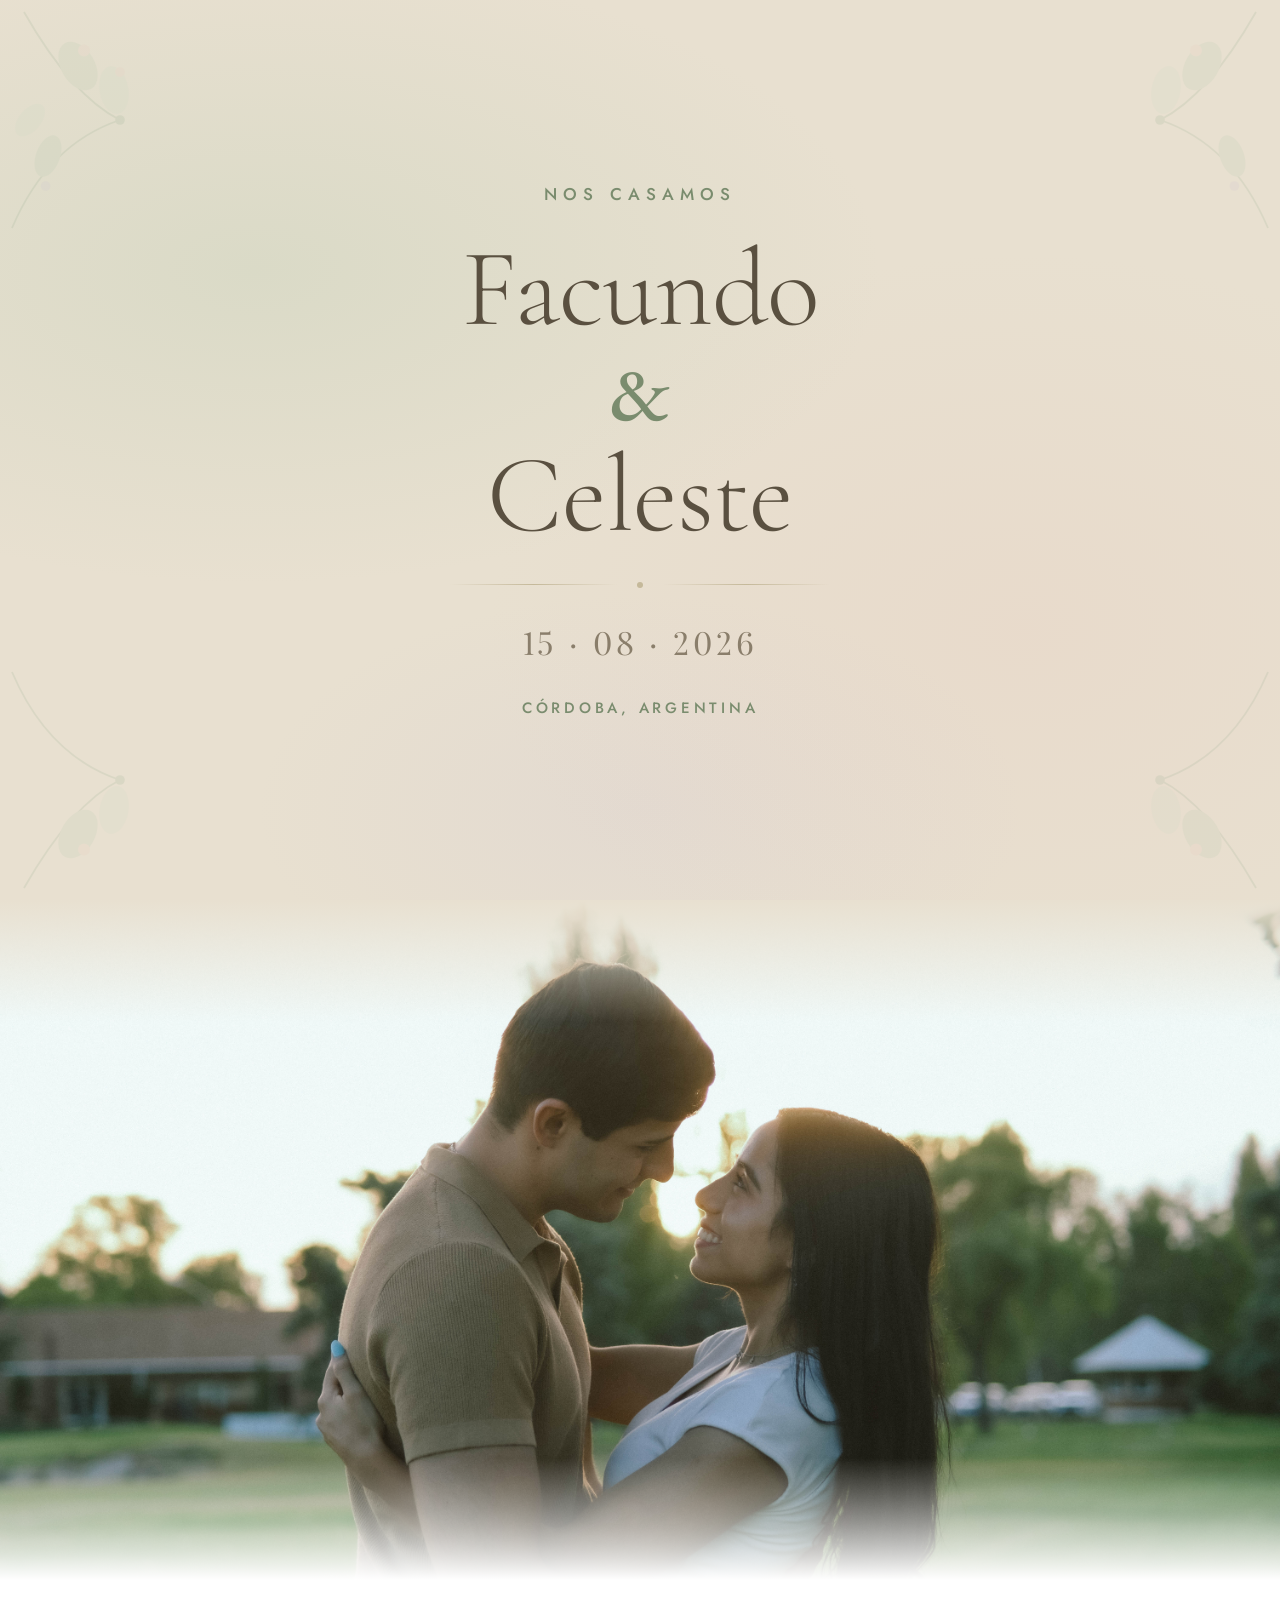
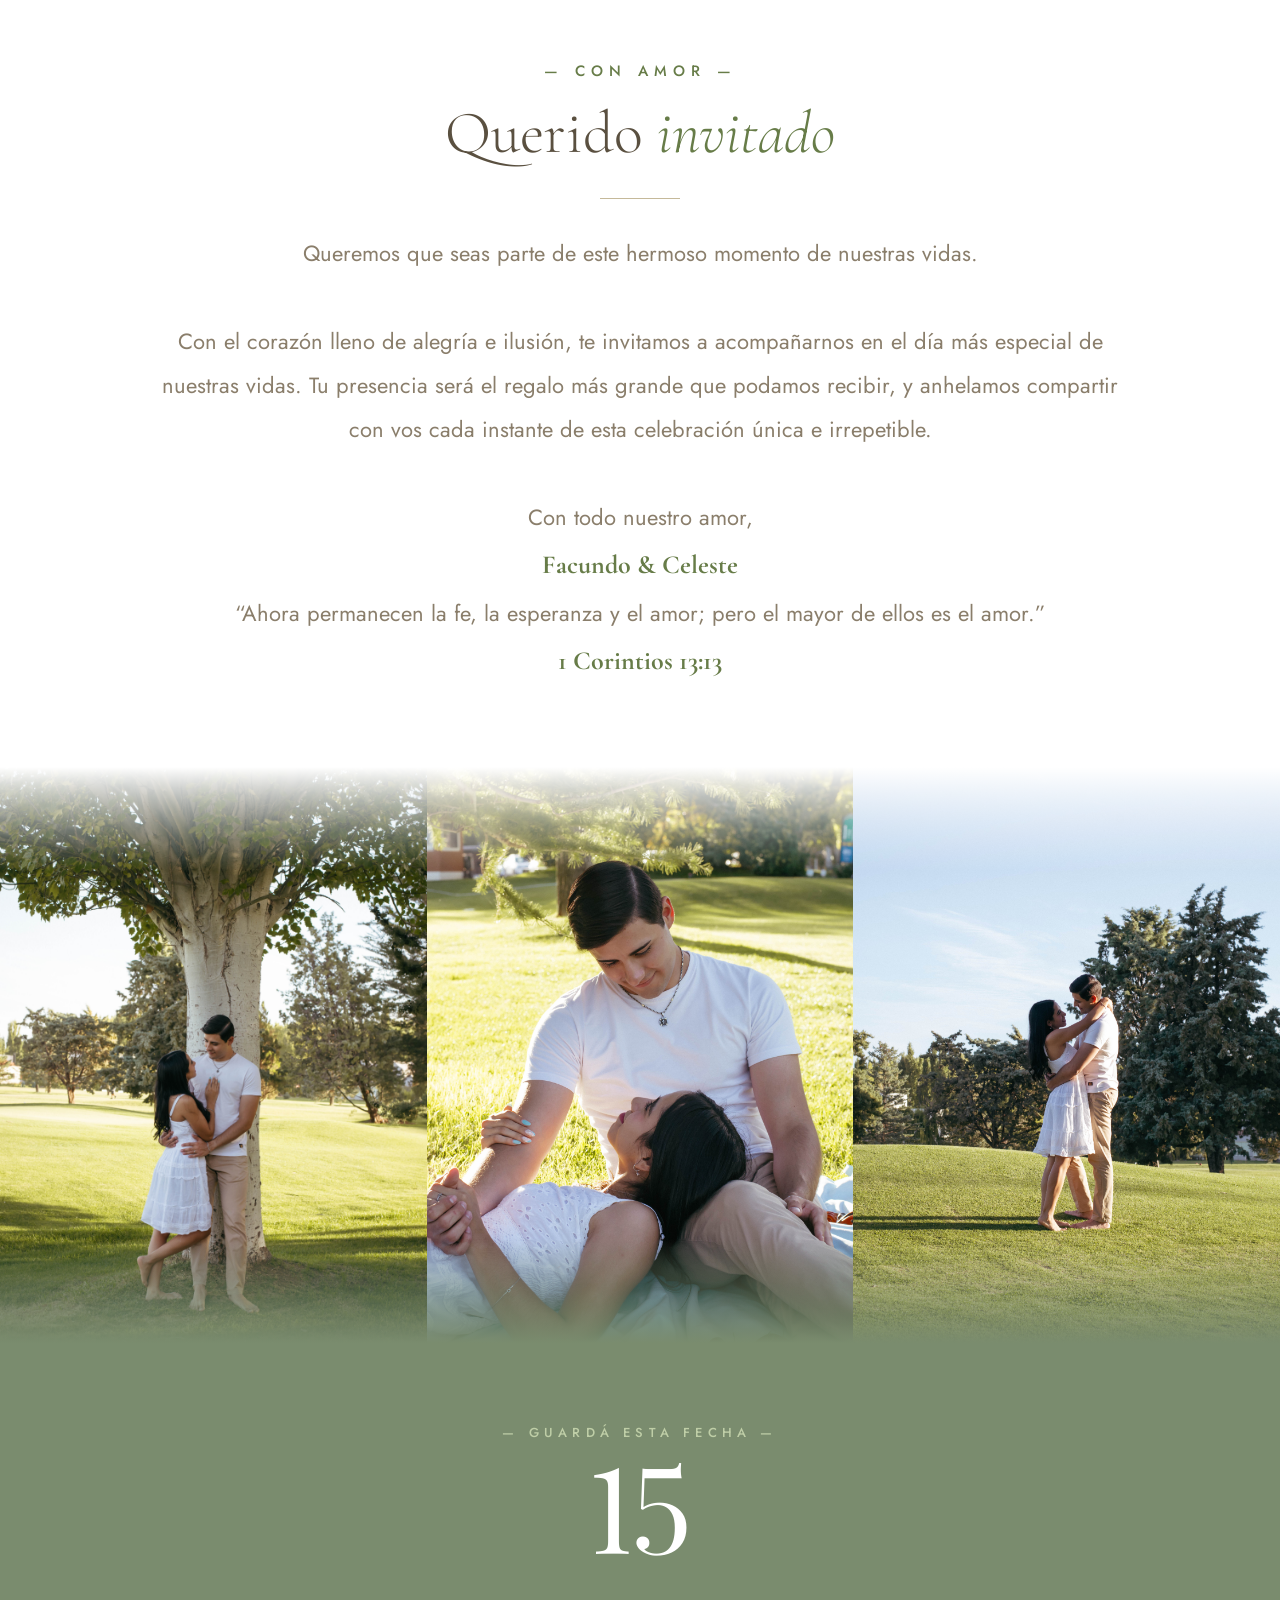
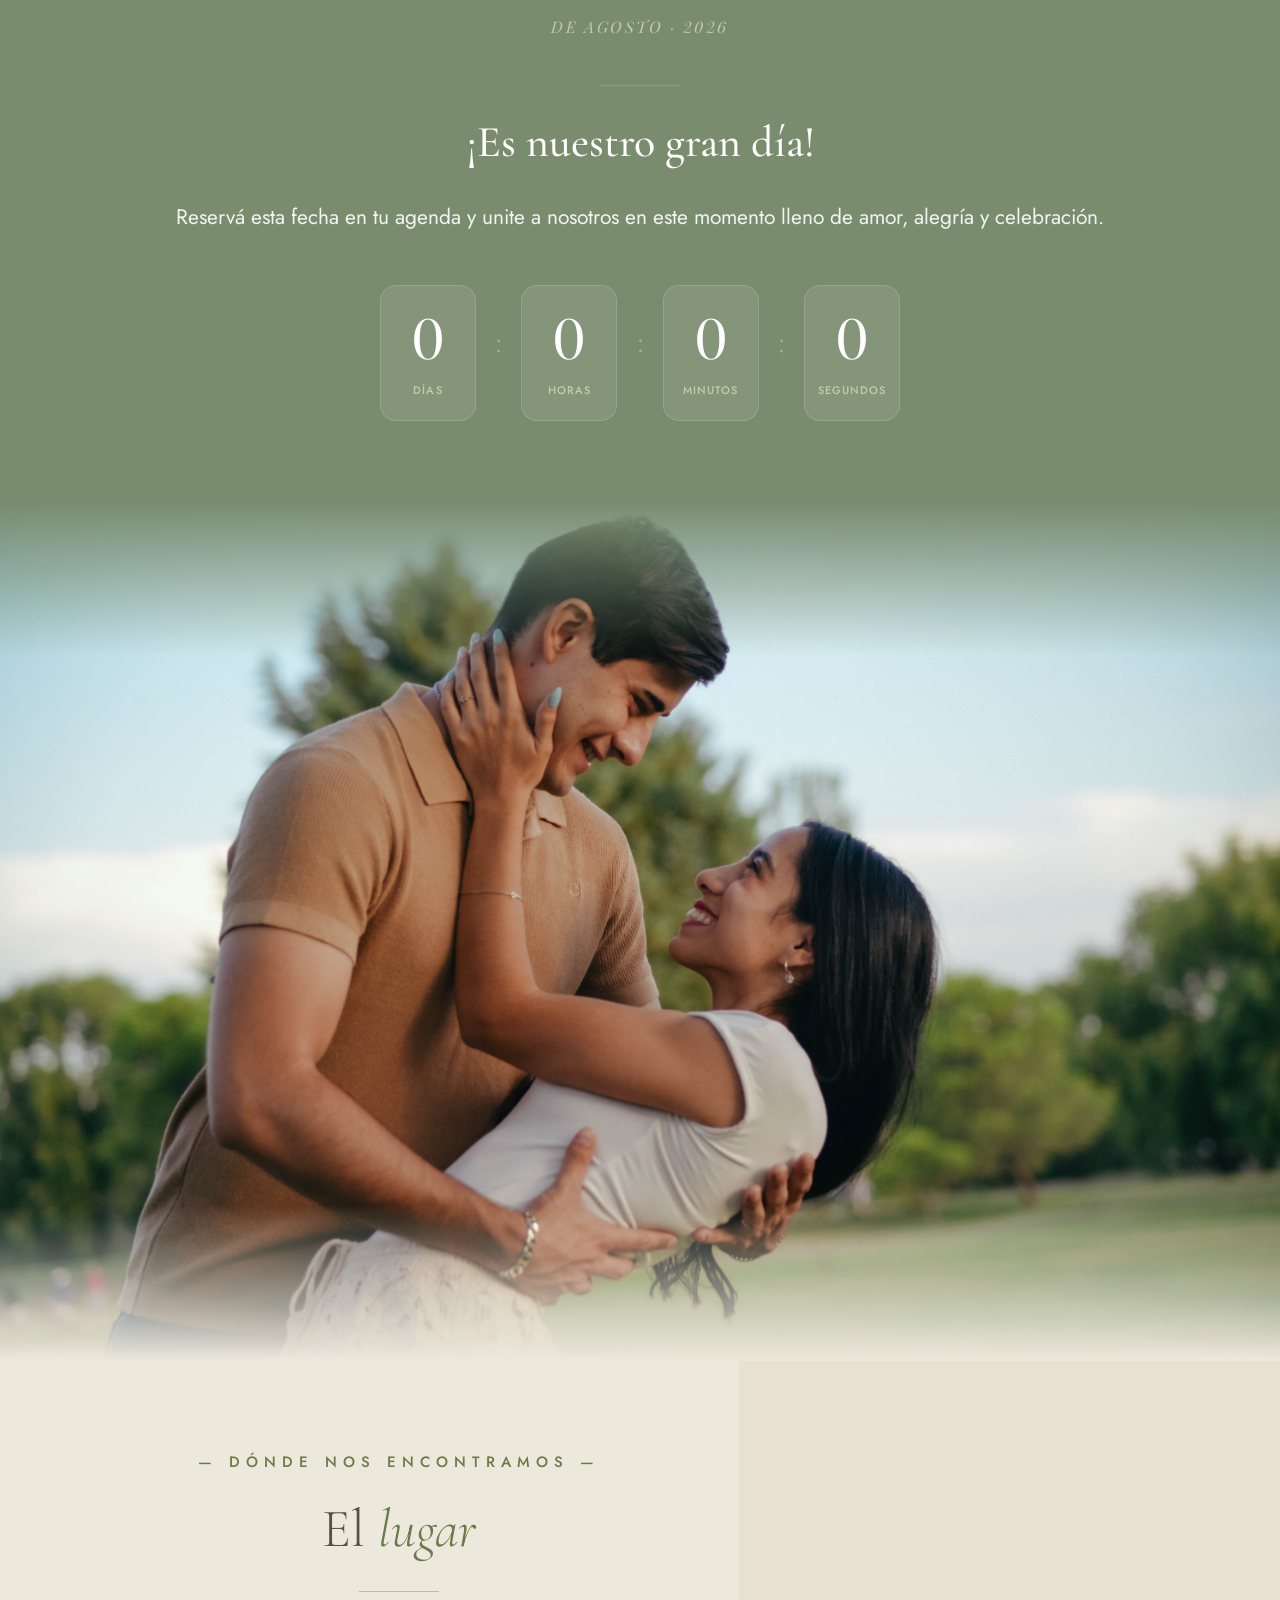
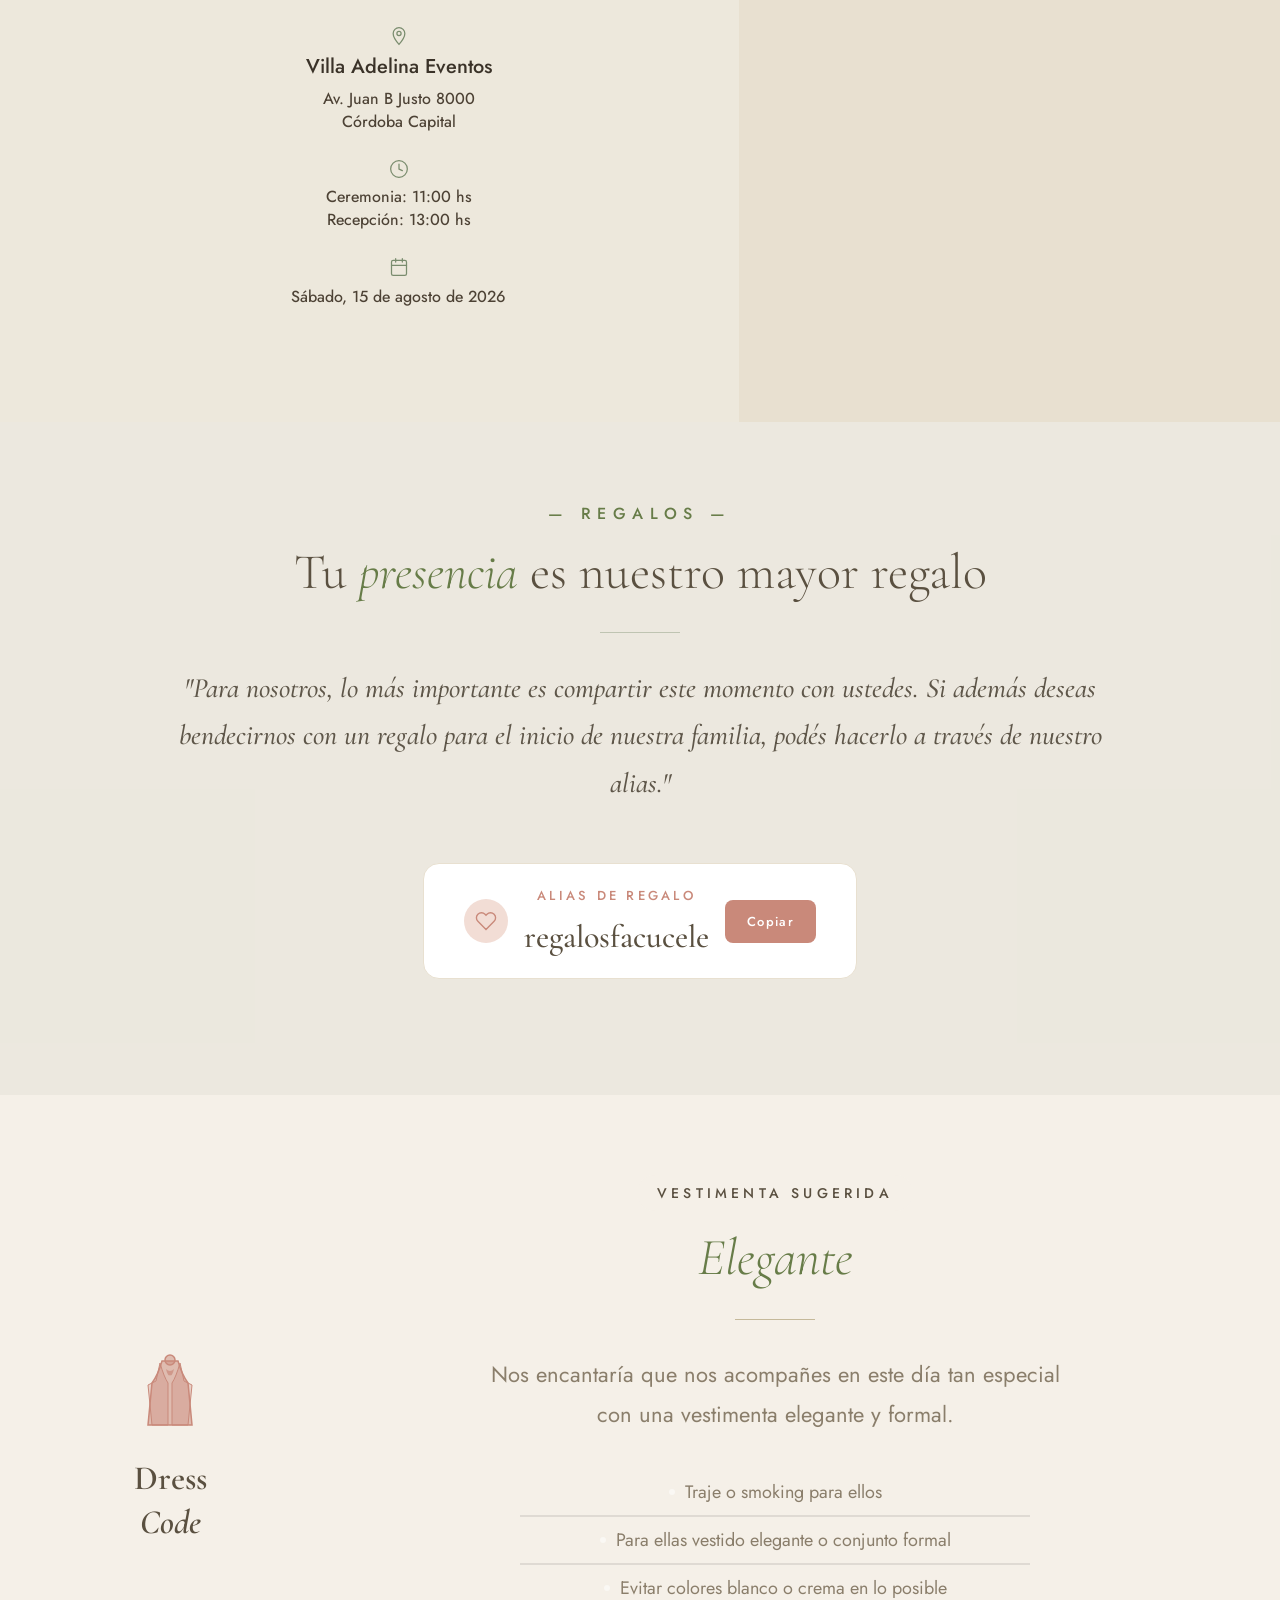
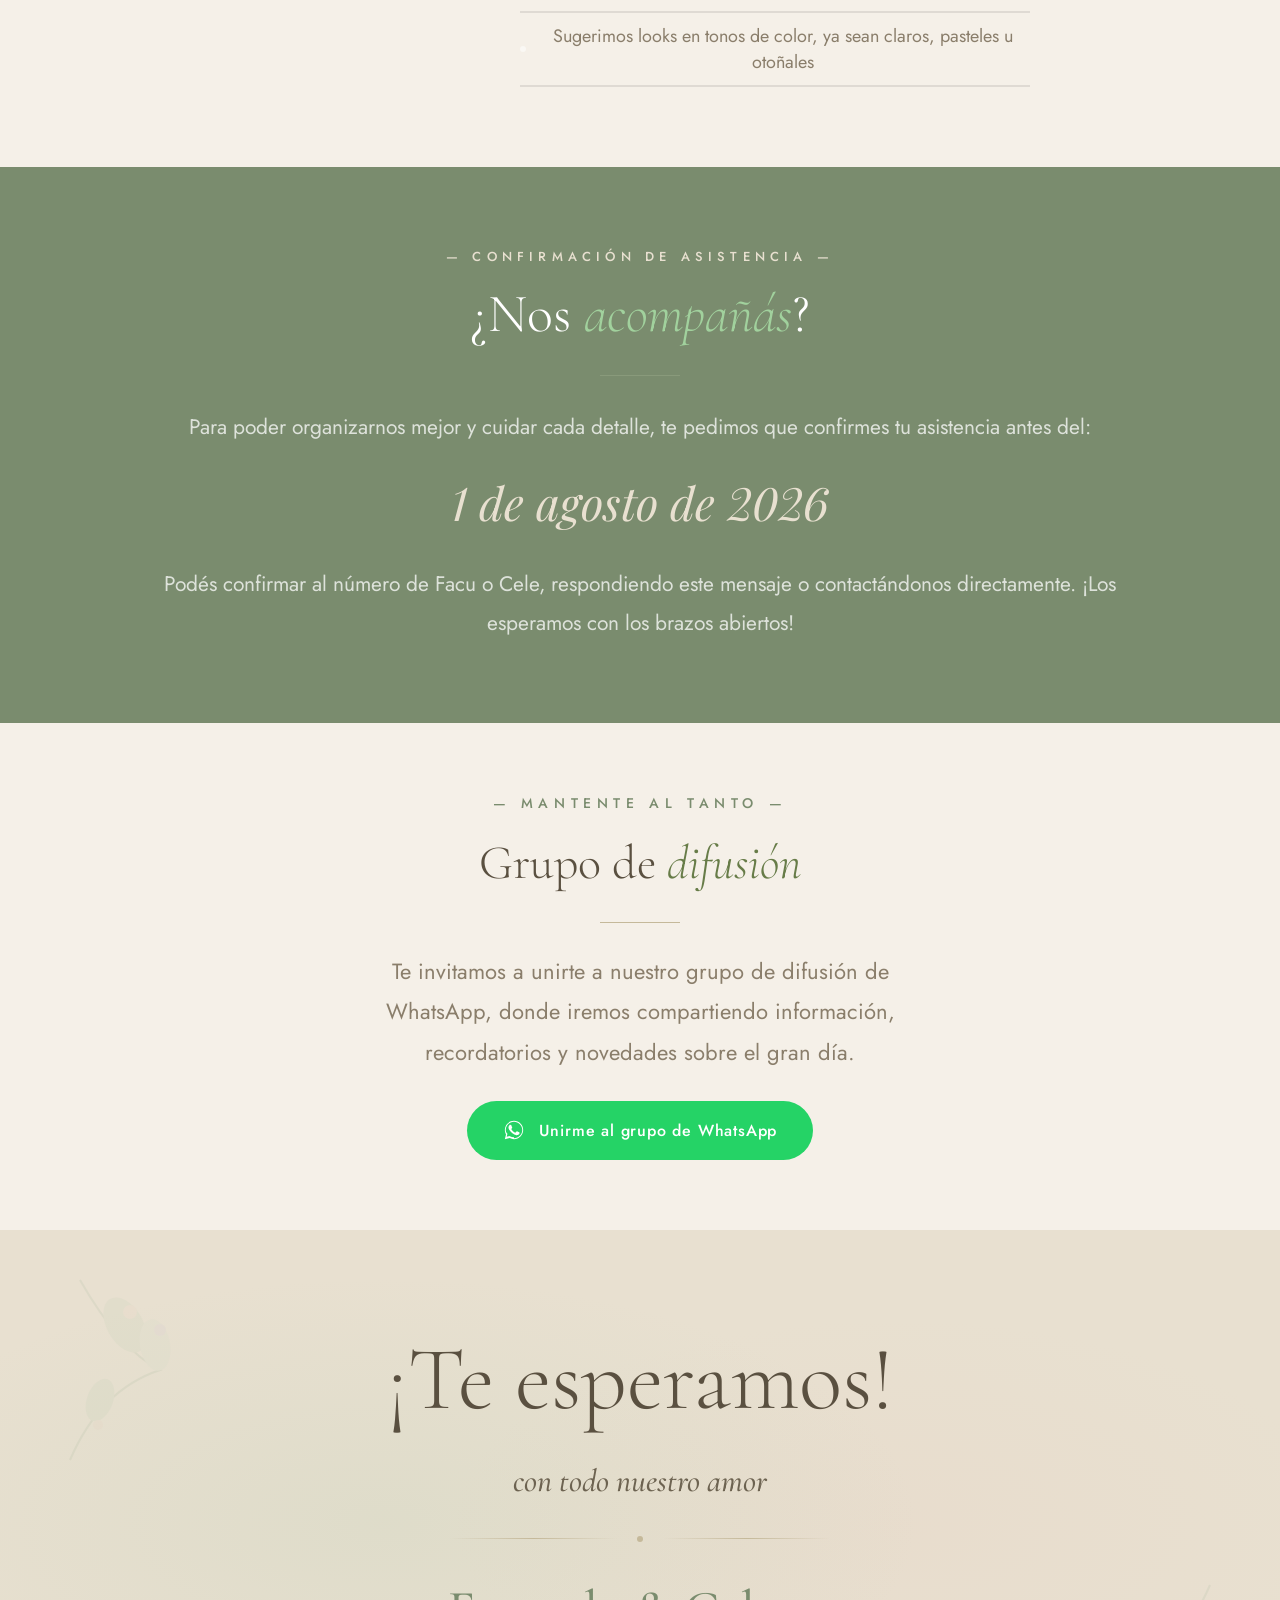
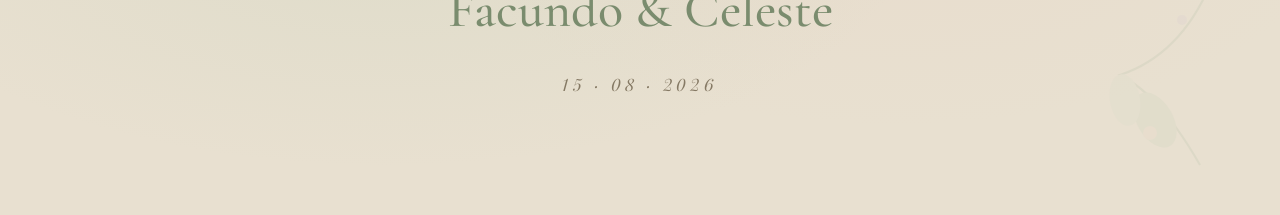
==== familia.html @ fd3ac1d7 "Página familia y cambio de números" ====
<!DOCTYPE html>
<html lang="es">
<head>
<meta charset="UTF-8">
<meta name="viewport" content="width=device-width, initial-scale=1.0">
<title>Facundo & Celeste — 15 de Agosto 2026</title>
<link href="https://fonts.googleapis.com/css2?family=Cormorant+Garamond:ital,wght@0,300;0,400;0,500;0,600;1,300;1,400&family=EB+Garamond:ital,wght@0,500;1,500&family=Jost:wght@300;400;500&family=Playfair+Display:ital,wght@0,400;0,500;0,600;1,400;1,500&display=swap" rel="stylesheet">
<link rel="stylesheet" href="style.css">
</head>
<body>

<!-- ══════════════════════════════════════════
     PORTADA
══════════════════════════════════════════ -->
<section class="cover">
  <div class="cover-bg"></div>

  <svg class="cover-corner tl floral-deco" viewBox="0 0 200 200" fill="none" xmlns="http://www.w3.org/2000/svg">
    <path d="M10 190 Q40 120 100 100 Q60 80 20 10" stroke="#7D9E7C" stroke-width="1.5" fill="none"/>
    <circle cx="100" cy="100" r="4" fill="#7D9E7C"/>
    <ellipse cx="65" cy="55" rx="14" ry="22" fill="#A8C5A6" transform="rotate(-30 65 55)"/>
    <ellipse cx="95" cy="75" rx="12" ry="20" fill="#C4D9C3" transform="rotate(-10 95 75)"/>
    <ellipse cx="40" cy="130" rx="10" ry="18" fill="#A8C5A6" transform="rotate(20 40 130)"/>
    <ellipse cx="25" cy="100" rx="9" ry="16" fill="#C4D9C3" transform="rotate(40 25 100)"/>
    <circle cx="70" cy="42" r="5" fill="#E8C4B8"/>
    <circle cx="100" cy="60" r="4" fill="#E8C4B8"/>
    <circle cx="38" cy="155" r="4" fill="#C5B8D4"/>
  </svg>
  <svg class="cover-corner tr floral-deco" viewBox="0 0 200 200" fill="none" xmlns="http://www.w3.org/2000/svg">
    <path d="M10 190 Q40 120 100 100 Q60 80 20 10" stroke="#7D9E7C" stroke-width="1.5" fill="none"/>
    <circle cx="100" cy="100" r="4" fill="#7D9E7C"/>
    <ellipse cx="65" cy="55" rx="14" ry="22" fill="#A8C5A6" transform="rotate(-30 65 55)"/>
    <ellipse cx="95" cy="75" rx="12" ry="20" fill="#C4D9C3" transform="rotate(-10 95 75)"/>
    <ellipse cx="40" cy="130" rx="10" ry="18" fill="#A8C5A6" transform="rotate(20 40 130)"/>
    <circle cx="70" cy="42" r="5" fill="#E8C4B8"/>
    <circle cx="38" cy="155" r="4" fill="#C5B8D4"/>
  </svg>
  <svg class="cover-corner bl floral-deco" viewBox="0 0 200 200" fill="none" xmlns="http://www.w3.org/2000/svg">
    <path d="M10 190 Q40 120 100 100 Q60 80 20 10" stroke="#7D9E7C" stroke-width="1.5" fill="none"/>
    <circle cx="100" cy="100" r="4" fill="#7D9E7C"/>
    <ellipse cx="65" cy="55" rx="14" ry="22" fill="#A8C5A6" transform="rotate(-30 65 55)"/>
    <ellipse cx="95" cy="75" rx="12" ry="20" fill="#C4D9C3" transform="rotate(-10 95 75)"/>
    <circle cx="70" cy="42" r="5" fill="#E8C4B8"/>
  </svg>
  <svg class="cover-corner br floral-deco" viewBox="0 0 200 200" fill="none" xmlns="http://www.w3.org/2000/svg">
    <path d="M10 190 Q40 120 100 100 Q60 80 20 10" stroke="#7D9E7C" stroke-width="1.5" fill="none"/>
    <circle cx="100" cy="100" r="4" fill="#7D9E7C"/>
    <ellipse cx="65" cy="55" rx="14" ry="22" fill="#A8C5A6" transform="rotate(-30 65 55)"/>
    <ellipse cx="95" cy="75" rx="12" ry="20" fill="#C4D9C3" transform="rotate(-10 95 75)"/>
    <circle cx="70" cy="42" r="5" fill="#E8C4B8"/>
  </svg>

  <div class="cover-inner">
    <p class="cover-pre">Nos casamos</p>
    <div class="cover-names">Facundo</div>
    <div class="cover-amp cover-amp-char">&</div>
    <div class="cover-names">Celeste</div>
    <div class="cover-divider">
      <div class="cover-divider-line"></div>
      <div class="cover-divider-dot"></div>
      <div class="cover-divider-line"></div>
    </div>
    <div class="cover-date">15 · 08 · 2026</div>
    <div class="cover-tag">Córdoba, Argentina</div>
  </div>
</section>

<!-- ══════════════════════════════════════════
     FOTO PRINCIPAL
══════════════════════════════════════════ -->
<div class="photo-strip-single foto-portada">
  <img src="img/FotoPortada.jpg" alt="Foto Principal" style="object-position: 50% 20%;">
</div>

<!-- ══════════════════════════════════════════
     QUERIDO INVITADO
══════════════════════════════════════════ -->
<section class="section section-dear">
  <span class="section-label">— Con amor —</span>
  <h2 class="section-title">Querido <em>invitado</em></h2>
  <div class="thin-rule"></div>
  <p class="section-body">
    Queremos que seas parte de este hermoso momento de nuestras vidas.<br><br>
    Con el corazón lleno de alegría e ilusión, te invitamos a acompañarnos
    en el día más especial de nuestras vidas. Tu presencia será el regalo
    más grande que podamos recibir, y anhelamos compartir con vos cada
    instante de esta celebración única e irrepetible.<br><br>
    Con todo nuestro amor,<br>
    <strong style="font-family:'Cormorant Garamond',serif;font-size:26px;font-weight:700;color:#677c48;">Facundo & Celeste</strong><br>
    “Ahora permanecen la fe, la esperanza y el amor; pero el mayor de ellos es el amor.”<br>
    <strong style="font-family:'Cormorant Garamond',serif;font-size:26px;font-weight:700;color:#677c48;">1 Corintios 13:13</strong>
  </p>
</section>

<!-- ══════════════════════════════════════════
     TIRA DE 3 FOTOS
══════════════════════════════════════════ -->
<div class="photo-strip">
  <div class="photo-slot">
    <img src="img/Foto1.jpg" alt="Foto 1">
  </div>
  <div class="photo-slot">
    <img src="img/Foto2.jpg" alt="Foto 2">
  </div>
  <div class="photo-slot">
    <img src="img/Foto3.jpg" alt="Foto 3">
  </div>
</div>

<!-- ══════════════════════════════════════════
     FECHA
══════════════════════════════════════════ -->
<section class="section section-date">
  <span class="section-label">— Guardá esta fecha —</span>
  <div class="date-big">15</div>
  <div class="date-month-year">de Agosto · 2026</div>
  <div class="thin-rule"></div>
  <h2 class="section-title" style="font-size:clamp(30px,5vw,44px);">¡Es nuestro gran día!</h2>
  <p class="section-body" style="margin:0 auto;">
    Reservá esta fecha en tu agenda y unite a nosotros en este momento
    lleno de amor, alegría y celebración.
  </p>

  <!-- Contador regresivo -->
  <div class="countdown-wrap">
    <div class="countdown-grid">
      <div class="countdown-block">
        <div class="countdown-num" id="cd-dias">--</div>
        <div class="countdown-label">días</div>
      </div>
      <div class="countdown-sep">:</div>
      <div class="countdown-block">
        <div class="countdown-num" id="cd-horas">--</div>
        <div class="countdown-label">horas</div>
      </div>
      <div class="countdown-sep">:</div>
      <div class="countdown-block">
        <div class="countdown-num" id="cd-min">--</div>
        <div class="countdown-label">minutos</div>
      </div>
      <div class="countdown-sep">:</div>
      <div class="countdown-block">
        <div class="countdown-num" id="cd-seg">--</div>
        <div class="countdown-label">segundos</div>
      </div>
    </div>
  </div>
</section>

<!-- ══════════════════════════════════════════
     FOTO INTERMEDIA
══════════════════════════════════════════ -->
<div class="photo-strip-single foto-intermedia">
  <img src="img/FotoIntermedia.jpg" alt="Foto intermedia" style="object-position: 60% 20%;">
</div>

<!-- ══════════════════════════════════════════
     UBICACIÓN
══════════════════════════════════════════ -->
<section class="section section-location">
  <div class="location-text">
    <span class="section-label">— Dónde nos encontramos —</span>
    <h2 class="section-title">El <em>lugar</em></h2>
    <div class="thin-rule"></div>
    <div class="location-detail">
      <svg class="location-detail-icon" viewBox="0 0 24 24" fill="none" stroke="currentColor" stroke-width="1.5" stroke-linecap="round">
        <path d="M12 2C8.13 2 5 5.13 5 9c0 5.25 7 13 7 13s7-7.75 7-13c0-3.87-3.13-7-7-7z"/>
        <circle cx="12" cy="9" r="2.5"/>
      </svg>
      <div>
        <div style="font-weight:500;color:#3A3228;font-size:20px;margin-bottom:6px;">Villa Adelina Eventos</div>
        <div style="font-weight:450;color:#4d4235;font-size:16px;margin-bottom:6px;">Av. Juan B Justo 8000<br>Córdoba Capital</div>
      </div>
    </div>
    <div class="location-detail">
      <svg class="location-detail-icon" viewBox="0 0 24 24" fill="none" stroke="currentColor" stroke-width="1.5" stroke-linecap="round">
        <circle cx="12" cy="12" r="10"/>
        <polyline points="12,6 12,12 16,14"/>
      </svg>
      <div style="font-weight:450;color:#4d4235;font-size:16px;margin-bottom:6px;">Ceremonia: 11:00 hs<br>Recepción: 13:00 hs</div>
    </div>
    <div class="location-detail">
      <svg class="location-detail-icon" viewBox="0 0 24 24" fill="none" stroke="currentColor" stroke-width="1.5" stroke-linecap="round">
        <rect x="3" y="4" width="18" height="18" rx="2" ry="2"/>
        <line x1="16" y1="2" x2="16" y2="6"/><line x1="8" y1="2" x2="8" y2="6"/>
        <line x1="3" y1="10" x2="21" y2="10"/>
      </svg>
      <div style="margin-top: 2px; font-weight:450;color:#4d4235;font-size:16px;margin-bottom:6px;">Sábado, 15 de agosto de 2026</div>
    </div>
  </div>
  <div class="location-map-placeholder">
    <iframe
      src="https://www.google.com/maps?q=Av.+Juan+B+Justo+8000+Cordoba+Argentina&output=embed"
      allowfullscreen
      loading="lazy"
      referrerpolicy="no-referrer-when-downgrade">
    </iframe>
  </div>
</section>



<!-- ══════════════════════════════════════════
     REGALO
══════════════════════════════════════════ -->
<section class="section section-gift">
  <span class="section-label">— Regalos —</span>
  <h2 class="section-title" style="font-size:clamp(34px,6vw,50px);">Tu <em>presencia</em> es nuestro mayor regalo</h2>
  <div class="thin-rule"></div>
  <blockquote class="gift-quote">
    "Para nosotros, lo más importante es compartir este momento con ustedes. Si además deseas bendecirnos con un regalo para el inicio de nuestra familia, podés hacerlo a través de nuestro alias."
  </blockquote>
  <div class="alias-box" style="background:white;">
    <div class="alias-icon" style="background:#F2DDD5;">
      <svg width="22" height="22" viewBox="0 0 24 24" fill="none" stroke="#C9897A" stroke-width="1.5" stroke-linecap="round">
        <path d="M20.84 4.61a5.5 5.5 0 0 0-7.78 0L12 5.67l-1.06-1.06a5.5 5.5 0 0 0-7.78 7.78l1.06 1.06L12 21.23l7.78-7.78 1.06-1.06a5.5 5.5 0 0 0 0-7.78z"/>
      </svg>
    </div>
    <div>
      <div class="alias-label" style="color:#C9897A;">Alias de regalo</div>
      <div class="alias-value" id="giftAliasText">regalosfacucele</div>
    </div>
    <button class="copy-btn" style="background:#C9897A;" onclick="copyGiftAlias()">Copiar</button>
  </div>
</section>

<!-- ══════════════════════════════════════════
     DRESS CODE
══════════════════════════════════════════ -->
<section class="section section-dresscode">
  <div class="dresscode-visual">
    <svg width="80" height="80" viewBox="0 0 80 80" fill="none" xmlns="http://www.w3.org/2000/svg">
      <path d="M32 8 Q28 22 22 30 L18 72 H62 L58 30 Q52 22 48 8 Z" fill="#C9897A" fill-opacity="0.5" stroke="#C9897A" stroke-width="1.5"/>
      <path d="M36 16 Q40 20 44 16 Q42 24 40 22 Q38 24 36 16Z" fill="#C9897A" fill-opacity="0.7"/>
      <path d="M30 10 L26 28 L18 32 L22 72 H38 L38 30 Q34 24 30 10Z" fill="#C9897A" fill-opacity="0.3" stroke="#C9897A" stroke-width="1"/>
      <path d="M50 10 L54 28 L62 32 L58 72 H42 L42 30 Q46 24 50 10Z" fill="#C9897A" fill-opacity="0.3" stroke="#C9897A" stroke-width="1"/>
      <circle cx="40" cy="7" r="5" fill="#C9897A" fill-opacity="0.5" stroke="#C9897A" stroke-width="1.5"/>
    </svg>
    <div style="font-family:'Cormorant Garamond',serif;font-size:34px;font-weight:600;color:#5a5040;text-align:center;line-height:1.3;">
      Dress<br><em>Code</em>
    </div>
  </div>
  <div class="dresscode-text">
    <span class="dresscode-tag">Vestimenta Sugerida</span>
    <h2 class="section-title" style="font-size:clamp(36px,6vw,52px);margin-bottom:12px;"><em>Elegante</em></h2>
    <div class="thin-rule" style="margin:20px 0;"></div>
    <p class="section-body" style="margin-top: 14px; margin-bottom: 10px; max-width:600px; font-size: 22px;">
      Nos encantaría que nos acompañes en este día tan especial con una vestimenta elegante y formal.
    </p>
    <ul class="dresscode-items">
      <li>Traje o smoking para ellos</li>
      <li>Para ellas vestido elegante o conjunto formal</li>
      <li>Evitar colores blanco o crema en lo posible</li>
      <li>Sugerimos looks en tonos de color, ya sean claros, pasteles u otoñales</li>
    </ul>
  </div>
</section>

<!-- ══════════════════════════════════════════
     CONFIRMACIÓN
══════════════════════════════════════════ -->
<section class="section section-confirm">
  <span class="section-label">— Confirmación de asistencia —</span>
  <h2 class="section-title">¿Nos <em style="color:#a1d19d;">acompañás</em>?</h2>
  <div class="thin-rule"></div>
  <p class="section-body">
    Para poder organizarnos mejor y cuidar cada detalle, te pedimos que confirmes tu asistencia antes del:
  </p>
  <div class="confirm-deadline">1 de agosto de 2026</div>
  <p class="section-body">
    Podés confirmar al número de Facu o Cele, respondiendo este mensaje
    o contactándonos directamente. ¡Los esperamos con los brazos abiertos!
  </p>
</section>

<!-- ══════════════════════════════════════════
     WHATSAPP
══════════════════════════════════════════ -->
<section class="section section-whatsapp">
  <span class="section-label" style="display:flex;justify-content:center; font-size: 14px; margin-bottom: 24px;">— Mantente al tanto —</span>
  <h2 class="section-title" style="text-align:center;font-size:clamp(32px,6vw,48px);">Grupo de <em>difusión</em></h2>
  <div class="thin-rule"></div>
  <p class="section-body" style="text-align:center;margin:0 auto;max-width:580px; font-size: 22px;">
    Te invitamos a unirte a nuestro grupo de difusión de WhatsApp, donde iremos compartiendo información, recordatorios y novedades sobre el gran día.
  </p>
  <div style="text-align:center;">
    <a class="wa-btn" href="https://chat.whatsapp.com/E8KCQji1GKF0MELzUdoKml" target="_blank" rel="noopener noreferrer">
      <svg width="22" height="22" viewBox="0 0 24 24" fill="white"><path d="M17.472 14.382c-.297-.149-1.758-.867-2.03-.967-.273-.099-.471-.148-.67.15-.197.297-.767.966-.94 1.164-.173.199-.347.223-.644.075-.297-.15-1.255-.463-2.39-1.475-.883-.788-1.48-1.761-1.653-2.059-.173-.297-.018-.458.13-.606.134-.133.298-.347.446-.52.149-.174.198-.298.298-.497.099-.198.05-.371-.025-.52-.075-.149-.669-1.612-.916-2.207-.242-.579-.487-.5-.669-.51-.173-.008-.371-.01-.57-.01-.198 0-.52.074-.792.372-.272.297-1.04 1.016-1.04 2.479 0 1.462 1.065 2.875 1.213 3.074.149.198 2.096 3.2 5.077 4.487.709.306 1.262.489 1.694.625.712.227 1.36.195 1.871.118.571-.085 1.758-.719 2.006-1.413.248-.694.248-1.289.173-1.413-.074-.124-.272-.198-.57-.347z"/><path d="M12.004 2c-5.514 0-9.998 4.486-9.998 10 0 1.76.46 3.413 1.268 4.852L2 22l5.272-1.246A9.952 9.952 0 0012.004 22c5.514 0 9.998-4.486 9.998-10S17.518 2 12.004 2zm0 18.004c-1.648 0-3.192-.448-4.519-1.225l-.324-.19-3.13.739.773-3.043-.21-.339C3.557 14.8 3.006 13.449 3.006 12c0-4.963 4.033-8.998 8.998-8.998 4.964 0 8.998 4.035 8.998 8.998 0 4.964-4.034 8.998-8.998 8.998z"/></svg>
      Unirme al grupo de WhatsApp
    </a>
  </div>
</section>

<!-- ══════════════════════════════════════════
     CIERRE
══════════════════════════════════════════ -->
<section class="section section-closing">
  <div class="closing-bg"></div>
  <svg class="floral-deco" style="position:absolute;top:40px;left:60px;width:200px;opacity:0.1;" viewBox="0 0 200 200" fill="none">
    <path d="M10 190 Q40 120 100 100 Q60 80 20 10" stroke="#7D9E7C" stroke-width="2" fill="none"/>
    <ellipse cx="65" cy="55" rx="18" ry="30" fill="#A8C5A6" transform="rotate(-30 65 55)"/>
    <ellipse cx="95" cy="75" rx="15" ry="26" fill="#C4D9C3" transform="rotate(-10 95 75)"/>
    <ellipse cx="40" cy="130" rx="13" ry="22" fill="#A8C5A6" transform="rotate(20 40 130)"/>
    <circle cx="70" cy="42" r="7" fill="#E8C4B8"/>
    <circle cx="100" cy="60" r="6" fill="#C5B8D4"/>
    <circle cx="38" cy="155" r="5" fill="#E8C4B8"/>
  </svg>
  <svg class="floral-deco" style="position:absolute;bottom:40px;right:60px;width:200px;opacity:0.1;transform:scale(-1);" viewBox="0 0 200 200" fill="none">
    <path d="M10 190 Q40 120 100 100 Q60 80 20 10" stroke="#7D9E7C" stroke-width="2" fill="none"/>
    <ellipse cx="65" cy="55" rx="18" ry="30" fill="#A8C5A6" transform="rotate(-30 65 55)"/>
    <ellipse cx="95" cy="75" rx="15" ry="26" fill="#C4D9C3" transform="rotate(-10 95 75)"/>
    <circle cx="70" cy="42" r="7" fill="#E8C4B8"/>
    <circle cx="38" cy="155" r="5" fill="#C5B8D4"/>
  </svg>

  <div class="closing-inner">
    <div class="closing-title">¡Te esperamos!</div>
    <div class="closing-subtitle">con todo nuestro amor</div>
    <div class="cover-divider" style="margin:36px auto;">
      <div class="cover-divider-line"></div>
      <div class="cover-divider-dot"></div>
      <div class="cover-divider-line"></div>
    </div>
    <div class="closing-names">Facundo & Celeste</div>
    <div class="closing-date-tag">15 · 08 · 2026</div>
  </div>
</section>

<script>
  function copyAlias() {
    var text = document.getElementById('aliasText').textContent.trim();
    navigator.clipboard.writeText(text).then(function(){
      var btn = event.target;
      var orig = btn.textContent;
      btn.textContent = '¡Copiado!';
      setTimeout(function(){ btn.textContent = orig; }, 1800);
    });
  }

  function copyGiftAlias() {
    var text = document.getElementById('giftAliasText').textContent.trim();
    navigator.clipboard.writeText(text).then(function(){
      var btn = event.target;
      var orig = btn.textContent;
      btn.textContent = '¡Copiado!';
      setTimeout(function(){ btn.textContent = orig; }, 1800);
    });
  }
</script>
<script>
  // Contador regresivo — 15 de agosto de 2026 a las 11:00 hs (Córdoba, Argentina = UTC-3)
  (function() {
    var wedding = new Date('2026-08-15T11:00:00-03:00').getTime();

    function update() {
      var now = Date.now();
      var diff = wedding - now;

      if (diff <= 0) {
        document.getElementById('cd-dias').textContent  = '0';
        document.getElementById('cd-horas').textContent = '0';
        document.getElementById('cd-min').textContent   = '0';
        document.getElementById('cd-seg').textContent   = '0';
        return;
      }

      var dias  = Math.floor(diff / 86400000);
      var horas = Math.floor((diff % 86400000) / 3600000);
      var min   = Math.floor((diff % 3600000)  / 60000);
      var seg   = Math.floor((diff % 60000)    / 1000);

      document.getElementById('cd-dias').textContent  = dias;
      document.getElementById('cd-horas').textContent = String(horas).padStart(2,'0');
      document.getElementById('cd-min').textContent   = String(min).padStart(2,'0');
      document.getElementById('cd-seg').textContent   = String(seg).padStart(2,'0');
    }

    update();
    setInterval(update, 1000);
  })();
</script>
</body>
</html>
---- style.css ----
* { margin: 0; padding: 0; box-sizing: border-box; }

/* ── FONT FEATURE: números elegantes con Playfair Display ── */
.date-big,
.countdown-num,
.cover-date,
.closing-date-tag,
.confirm-deadline,
.date-month-year,
.card-item-value,
.alias-value {
  font-family: 'Playfair Display', serif;
  font-variant-numeric: lining-nums;
  font-feature-settings: "lnum" 1, "tnum" 0;
}

:root {
  --cream: #f5f0e8;
  --cream-dark: #e8e0d0;
  --cream-mid: #ede8dc;
  --sage: #7a8c6e;
  --sage-light: #a0b090;
  --sage-dark: #7a8c6e;
  --sage-muted: rgba(122,140,110,0.2);
  --blush-light: rgba(122,140,110,0.08);
  --dusty-rose: #7a8c6e;
  --lavender: rgba(255,255,255,0.5);
  --warm-gold: #c5b99a;
  --text-dark: #5a5040;
  --text-mid: #8a7e6b;
  --text-light: #a09585;
  --white: #ffffff;
}

html, body {
  width: 100%;
  background: var(--cream);
  font-family: 'Jost', sans-serif;
  color: var(--text-dark);
  overflow-x: hidden;
}

/* ── COVER ── */
.cover {
  width: 100%;
  min-height: 100svh;
  background: var(--cream-dark);
  display: flex;
  flex-direction: column;
  align-items: center;
  justify-content: center;
  position: relative;
  overflow: hidden;
  padding: 60px 24px;
}

.cover-bg {
  position: absolute;
  inset: 0;
  background:
    radial-gradient(ellipse 70% 50% at 20% 30%, rgba(168,197,166,0.22) 0%, transparent 70%),
    radial-gradient(ellipse 60% 60% at 80% 70%, rgba(232,196,184,0.2) 0%, transparent 70%),
    radial-gradient(ellipse 50% 40% at 50% 90%, rgba(197,184,212,0.15) 0%, transparent 60%);
}

.cover-corner {
  position: absolute;
  width: 240px;
  height: 240px;
  opacity: 0.18;
}
.cover-corner.tl { top: 0; left: 0; }
.cover-corner.tr { top: 0; right: 0; transform: scaleX(-1); }
.cover-corner.bl { bottom: 0; left: 0; transform: scaleY(-1); }
.cover-corner.br { bottom: 0; right: 0; transform: scale(-1); }

.cover-inner {
  position: relative;
  z-index: 2;
  text-align: center;
  display: flex;
  flex-direction: column;
  align-items: center;
  gap: 0;
}

.cover-pre {
  font-family: 'Jost', sans-serif;
  font-weight: 500;
  font-size: 17px;
  letter-spacing: 0.35em;
  text-transform: uppercase;
  color: var(--sage-dark);
  margin-bottom: 28px;
}

.cover-names {
  font-family: 'Cormorant Garamond', serif;
  font-weight: 300;
  font-size: clamp(64px, 12vw, 110px);
  line-height: 1.0;
  color: var(--text-dark);
  letter-spacing: -0.01em;
}

.cover-amp {
  font-family: 'EB Garamond', serif;
  font-weight: 500;
  font-size: clamp(48px, 9vw, 80px);
  color: var(--dusty-rose);
  line-height: 1;
  margin: 8px 0;
}

.cover-divider {
  display: flex;
  align-items: center;
  gap: 20px;
  margin: 32px 0;
  width: min(380px, 80vw);
}
.cover-divider-line {
  flex: 1;
  height: 1px;
  background: linear-gradient(90deg, transparent, var(--warm-gold), transparent);
}
.cover-divider-dot {
  width: 6px; height: 6px;
  background: var(--warm-gold);
  border-radius: 50%;
}

.cover-date {
  font-size: clamp(28px, 9vw, 32px);
  font-weight: 400;
  letter-spacing: 0.12em;
  color: var(--text-mid);
}

.cover-tag {
  margin-top: 28px;
  font-family: 'Jost', sans-serif;
  font-size: 15px;
  font-weight: 500;
  letter-spacing: 0.25em;
  text-transform: uppercase;
  color: var(--sage);
  margin-top: 34px;
}

/* ── SECTIONS SHARED ── */
.section {
  width: 100%;
  padding: 80px clamp(24px, 10vw, 140px);
  position: relative;
  overflow: hidden;
}

.section-label {
  font-family: 'Jost', sans-serif;
  font-size: 13px;
  font-weight: 500;
  letter-spacing: 0.4em;
  text-transform: uppercase;
  color: var(--sage);
  margin-bottom: 18px;
  display: block;
}

.section-title {
  font-family: 'Cormorant Garamond', serif;
  font-weight: 300;
  font-size: clamp(38px, 7vw, 54px);
  line-height: 1.1;
  color: var(--text-dark);
  margin-bottom: 32px;
}

.section-title em {
  font-style: italic;
  color: #677c48;
}

.section-body {
  font-family: 'Jost', sans-serif;
  font-size: clamp(17px, 2.5vw, 20px);
  font-weight: 400;
  line-height: 1.85;
  color: var(--text-mid);
  max-width: 680px;
}

.thin-rule {
  width: 80px;
  height: 1px;
  background: var(--warm-gold);
  margin: 32px 0;
}

/* ── PHOTO STRIPS ── */
.photo-strip {
  display: flex;
  height: clamp(220px, 40vw, 420px);
  gap: 0;
  overflow: hidden;
  position: relative;
}

/* Fade top: blanco (section-dear) → foto */
.photo-strip::before {
  content: '';
  position: absolute;
  top: 0; left: 0; right: 0;
  height: 18%;
  background: linear-gradient(to bottom, #ffffff, transparent);
  z-index: 1;
  pointer-events: none;
}
/* Fade bottom: foto → verde (section-date) */
.photo-strip::after {
  content: '';
  position: absolute;
  bottom: 0; left: 0; right: 0;
  height: 18%;
  background: linear-gradient(to top, #7a8c6e, transparent);
  z-index: 1;
  pointer-events: none;
}

.photo-slot {
  flex: 1;
  overflow: hidden;
  position: relative;
}

.photo-strip-single {
  height: clamp(280px, 50vw, 520px);
  overflow: hidden;
  position: relative;
}

/* FotoPortada: arriba → crema oscuro (cover), abajo → blanco (section-dear) */
.photo-strip-single.foto-portada::before {
  content: '';
  position: absolute;
  top: 0; left: 0; right: 0;
  height: 18%;
  background: linear-gradient(to bottom, #e8e0d0, transparent);
  z-index: 1;
  pointer-events: none;
}
.photo-strip-single.foto-portada::after {
  content: '';
  position: absolute;
  bottom: 0; left: 0; right: 0;
  height: 18%;
  background: linear-gradient(to top, #ffffff, transparent);
  z-index: 1;
  pointer-events: none;
}

/* FotoIntermedia: arriba → verde (section-date), abajo → crema medio (section-location) */
.foto-intermedia::before {
  content: '';
  position: absolute;
  top: 0; left: 0; right: 0;
  height: 18%;
  background: linear-gradient(to bottom, #7a8c6e, transparent);
  z-index: 1;
  pointer-events: none;
}
.foto-intermedia::after {
  content: '';
  position: absolute;
  bottom: 0; left: 0; right: 0;
  height: 18%;
  background: linear-gradient(to top, #ede8dc, transparent);
  z-index: 1;
  pointer-events: none;
}

.photo-strip-single img,
.photo-slot img {
  width: 100%;
  height: 100%;
  object-fit: cover;
  display: block;
}

/* Foto intermedia — base mobile */
.foto-intermedia {
  height: clamp(260px, 55vw, 420px);
}
.section-dear {
  background: var(--white);
  text-align: center;
  padding: 80px clamp(24px, 12vw, 160px);
}
.section-dear .section-body {
  max-width: 100%;
  font-size: clamp(18px, 2.8vw, 22px);
  line-height: 2;
  color: var(--text-mid);
}
.section-dear .thin-rule { margin: 32px auto; }
.section-dear .section-label { justify-content: center; display: flex; color: #677c48; font-size: 15px;}
.section-dear .section-title { font-size: clamp(40px, 8vw, 60px); }

/* ── DATE ── */
.section-date {
  background: var(--sage-dark);
  color: white;
  text-align: center;
  padding: 80px clamp(24px, 10vw, 140px);
}
.section-date .section-label { color: var(--sage-light); display: flex; justify-content: center; font-weight: 500; color: #bfcea7; margin-bottom: 2px;}
.section-date .section-title { color: white; font-size: clamp(36px, 7vw, 64px); margin-bottom: 32px; font-weight: 500;}
.section-date .section-body { color: rgba(255,255,255,0.9); max-width: 100%; font-size: clamp(18px, 4vw, 21px); }
.section-date .thin-rule { background: var(--sage-light); opacity: 0.5; margin: 32px auto; }

.date-big {
  font-weight: 400;
  font-size: clamp(72px, 18vw, 120px);
  line-height: 1;
  color: white;
  margin-bottom: 48px;
  letter-spacing: -0.02em;
}
.date-month-year {
  font-size: clamp(13px, 2vw, 16px);
  font-weight: 400;
  font-style: italic;
  letter-spacing: 0.15em;
  text-transform: uppercase;
  color: #bfcea7;
  margin-top: 52px;
  margin-bottom: 48px;
}

/* ── COUNTDOWN ── */
.countdown-wrap {
  margin-top: 48px;
}
.countdown-grid {
  display: inline-flex;
  align-items: center;
  gap: clamp(4px, 1.5vw, 28px);
  flex-wrap: nowrap;
  justify-content: center;
  width: 100%;
}
.countdown-block {
  display: flex;
  flex-direction: column;
  align-items: center;
  gap: 6px;
  min-width: 0;
  flex: 1 1 0;
  max-width: clamp(60px, 18vw, 96px);
  background: rgba(255,255,255,0.08);
  border: 1px solid rgba(255,255,255,0.15);
  border-radius: 16px;
  padding: clamp(8px, 2vw, 22px) clamp(4px, 1.5vw, 18px);
}
.countdown-num {
  font-weight: 400;
  font-size: clamp(20px, 5vw, 56px);
  line-height: 1;
  color: white;
  letter-spacing: 0;
}
.countdown-label {
  font-family: 'Jost', sans-serif;
  font-size: clamp(7px, 1.5vw, 11px);
  font-weight: 500;
  letter-spacing: 0.1em;
  text-transform: uppercase;
  color: #bfcea7;
  margin-top: 12px;
}
.countdown-sep {
  font-family: 'Cormorant Garamond', serif;
  font-size: clamp(16px, 3.5vw, 36px);
  font-weight: 300;
  color: rgba(255,255,255,0.3);
  line-height: 1;
  margin-bottom: 24px;
  align-self: center;
  flex-shrink: 0;
}

/* ── LOCATION ── */
.section-location {
  background: var(--cream-mid);
  display: flex;
  flex-direction: column;
  gap: 0;
  padding: 0;
}
.location-text {
  flex: 1;
  padding: 70px clamp(24px, 10vw, 140px);
  text-align: center;
}
.location-text .section-label { display: flex; justify-content: center; color: #677c48; font-weight: 500; font-size: 15px; margin-bottom: 26px;}
.location-text .thin-rule { margin: 32px auto; }
.location-map-placeholder {
  flex: 1;
  min-height: 300px;
  background: var(--cream-dark);
  display: flex;
  flex-direction: column;
  align-items: center;
  justify-content: center;
  gap: 14px;
  color: var(--text-light);
  font-family: 'Jost', sans-serif;
  font-size: 13px;
  position: relative;
  overflow: hidden;
}
.location-map-placeholder iframe {
  position: absolute;
  inset: 0;
  width: 100%;
  height: 100%;
  border: none;
}
.location-detail {
  align-items: flex-start;
  gap: 14px;
  margin-bottom: 24px;
  font-size: clamp(14px, 2vw, 16px);
  color: var(--text-mid);
  font-weight: 300;
  max-width: 480px;
  margin-left: auto;
  margin-right: auto;
  justify-content: center;
}
.location-detail-icon {
  width: 20px;
  margin-top: 2px;
  flex-shrink: 0;
  color: var(--sage);
}

/* ── PAYMENT ── */
.section-payment {
  background: var(--white);
  text-align: center;
  padding: 80px clamp(20px, 10vw, 140px);
}
.section-payment .thin-rule { margin: 32px auto; }
.section-payment .section-label { display: flex; justify-content: center; color: #677c48; font-size: 14px; font-weight: 500; margin-bottom: 28px;}

.alias-box {
  display: inline-flex;
  align-items: center;
  gap: 16px;
  background: var(--cream);
  border: 1.5px solid var(--cream-dark);
  border-radius: 16px;
  padding: 22px clamp(16px, 4vw, 40px);
  margin: 36px auto;
  flex-wrap: wrap;
  justify-content: center;
}
.alias-icon {
  width: 44px; height: 44px;
  background: var(--sage-muted);
  border-radius: 50%;
  display: flex;
  align-items: center;
  justify-content: center;
}
.alias-label {
  font-family: 'Jost', sans-serif;
  font-size: 13px;
  font-weight: 500;
  letter-spacing: 0.25em;
  text-transform: uppercase;
  color: #807667;
  margin-bottom: 12px;
  text-align: center;
}
.alias-value {
  font-family: 'Cormorant Garamond', serif;
  font-size: clamp(24px, 6vw, 32px);
  font-weight: 500;
  color: var(--text-dark);
}
.copy-btn {
  background: var(--sage);
  color: white;
  border: none;
  border-radius: 8px;
  padding: 12px 22px;
  font-family: 'Jost', sans-serif;
  font-size: 13px;
  font-weight: 500;
  letter-spacing: 0.1em;
  cursor: pointer;
  transition: background 0.2s;
  touch-action: manipulation;
  -webkit-tap-highlight-color: transparent;
}
.copy-btn:hover { background: var(--sage-dark); }

.card-grid {
  display: flex;
  gap: 16px;
  justify-content: center;
  margin: 40px 0;
  flex-wrap: wrap;
}
.card-item {
  background: var(--cream);
  border: 1px solid var(--cream-dark);
  border-radius: 14px;
  padding: 24px 28px;
  min-width: 140px;
  text-align: center;
  flex: 1 1 140px;
  max-width: 220px;
}
.card-item-label {
  font-size: 12px;
  font-weight: 500;
  letter-spacing: 0.25em;
  text-transform: uppercase;
  color: #807667;
  margin-bottom: 4px;
}
.card-item-value {
  font-family: 'Cormorant Garamond', serif;
  font-size: clamp(26px, 5vw, 36px);
  font-weight: 500;
  color: var(--text-dark);
}
.card-item-sub {
  font-size: 12px;
  font-weight: 500;
  letter-spacing: 0.25em;
  text-transform: uppercase;
  color: #807667;
  margin-top: 18px;
  margin-bottom: 4px;
}

/* ── GIFT ── */
.section-gift {
  background: var(--blush-light);
  text-align: center;
  padding: 80px clamp(24px, 12vw, 160px);
}
.section-gift .thin-rule { margin: 32px auto; background: var(--dusty-rose); opacity: 0.4; }
.section-gift .section-label { display: flex; justify-content: center; color: #677c48; font-size: 16px; font-weight: 500; margin-bottom: 20px; }
.section-gift .section-title em { color: #677c48; }
.gift-quote {
  font-family: 'Cormorant Garamond', serif;
  font-style: italic;
  font-size: clamp(22px, 6vw, 28px);
  font-weight: 500;
  text-align: center;
  line-height: 1.7;
  color: #5e5649;
  margin-bottom: 20px;
}

/* ── DRESS CODE ── */
.section-dresscode {
  background: var(--cream);
  display: flex;
  flex-direction: column;
  gap: 0;
  padding: 0;
  min-height: auto;
}
.dresscode-visual {
  width: 100%;
  min-height: 200px;
  background: var(--cream);
  display: flex;
  align-items: center;
  justify-content: center;
  flex-direction: row;
  gap: 24px;
  flex-shrink: 0;
  padding: 40px 24px;
}
.dresscode-text {
  padding: 60px clamp(24px, 8vw, 70px);
  flex: 1;
  display: flex;
  flex-direction: column;
  justify-content: center;
  align-items: center;
  text-align: center;
}
.dresscode-tag {
  display: inline-block;
  font-family: 'Jost', sans-serif;
  font-size: 14px;
  font-weight: 500;
  letter-spacing: 0.3em;
  text-transform: uppercase;
  color: var(--text-dark);
  background: var(--cream);
  padding: 8px 20px;
  border-radius: 20px;
  margin-bottom: 18px;
}
.dresscode-items {
  list-style: none;
  margin-top: 24px;
  width: 60%;
}
.dresscode-items li {
  font-family: 'Jost', sans-serif;
  font-size: clamp(16px, 3vw, 18px);
  font-weight: 400;
  color: var(--text-mid);
  padding: 10px 0;
  border-bottom: 2px solid rgba(0,0,0,0.09);
  display: flex;
  align-items: center;
  justify-content: center;
  gap: 10px;
}
.dresscode-items li::before {
  content: '';
  width: 6px; height: 6px;
  border-radius: 50%;
  background: var(--lavender);
  flex-shrink: 0;
}

/* ── CONFIRM ── */
.section-confirm {
  background: var(--sage-dark);
  text-align: center;
  padding: 80px clamp(24px, 12vw, 160px);
  color: white;
}
.section-confirm .section-label { color: var(--cream-dark); display: flex; justify-content: center; }
.section-confirm .section-title { color: white; }
.section-confirm .section-body { color: rgba(255,255,255,0.75); max-width: 100%; font-size: 21px;}
.section-confirm .thin-rule { background: var(--sage-light); opacity: 0.4; margin: 32px auto; }

.confirm-deadline {
  font-size: clamp(30px, 7vw, 46px);
  font-weight: 400;
  font-style: italic;
  color: var(--cream-dark);
  margin-top: 24px;
  margin-bottom: 32px;
}

/* ── WHATSAPP ── */
.section-whatsapp {
  background: var(--cream);
  text-align: center;
  padding: 70px clamp(24px, 12vw, 160px);
}
.section-whatsapp .thin-rule { margin: 28px auto; }
.wa-btn {
  display: inline-flex;
  align-items: center;
  gap: 14px;
  background: #25D366;
  color: white;
  text-decoration: none;
  font-family: 'Jost', sans-serif;
  font-size: clamp(14px, 2.5vw, 16px);
  font-weight: 500;
  letter-spacing: 0.05em;
  padding: 18px 36px;
  border-radius: 50px;
  margin-top: 28px;
  transition: background 0.2s, transform 0.15s;
  touch-action: manipulation;
  -webkit-tap-highlight-color: transparent;
}
.wa-btn:hover { background: #128C7E; transform: scale(1.02); }
.wa-btn:active { transform: scale(0.98); }

/* ── CLOSING ── */
.section-closing {
  background: var(--cream-dark);
  text-align: center;
  padding: 100px clamp(24px, 12vw, 160px) 120px;
  position: relative;
  overflow: hidden;
}
.closing-bg {
  position: absolute;
  inset: 0;
  background:
    radial-gradient(ellipse 60% 60% at 30% 50%, rgba(168,197,166,0.15) 0%, transparent 70%),
    radial-gradient(ellipse 50% 50% at 70% 50%, rgba(232,196,184,0.12) 0%, transparent 70%);
}
.closing-inner { position: relative; z-index: 2; }
.closing-title {
  font-family: 'Cormorant Garamond', serif;
  font-weight: 300;
  font-size: clamp(54px, 12vw, 90px);
  line-height: 1.1;
  color: var(--text-dark);
  margin-bottom: 16px;
}
.closing-subtitle {
  font-family: 'Cormorant Garamond', serif;
  font-style: italic;
  font-size: clamp(24px, 6vw, 32px);
  color: #6d6351;
  font-weight: 500;
  margin-top: 32px;
}
.closing-names {
  font-family: 'Cormorant Garamond', serif;
  font-size: clamp(36px, 7vw, 52px);
  font-weight: 500;
  color: var(--dusty-rose);
  margin-top: 36px;
}
.closing-date-tag {
  font-size: 17px;
  font-weight: 400;
  font-style: italic;
  letter-spacing: 0.25em;
  color: #857964;
  margin-top: 32px;
}

/* ── FLORAL DECORATIONS ── */
.floral-deco {
  opacity: 0.13;
  position: absolute;
  pointer-events: none;
}

/* ══════════════════════════════════════════
   DESKTOP: tablet/desktop layout overrides
══════════════════════════════════════════ */
@media (min-width: 700px) {
  /* Imágenes más altas en desktop */
  .photo-strip {
    height: clamp(380px, 45vw, 580px);
  }
  .photo-strip-single {
    height: clamp(420px, 55vw, 680px);
  }
  /* Foto intermedia aún más alta */
  .photo-strip-single.foto-intermedia {
    height: clamp(500px, 70vw, 860px);
  }

  .section-location {
    flex-direction: row;
  }
  .location-text {
    padding: 90px 70px 90px clamp(60px, 10vw, 140px);
  }
  .location-text .section-label { display: flex; justify-content: center; }
  .location-text .thin-rule { margin: 32px auto; }
  .location-detail {
    margin-left: auto;
    margin-right: auto;
  }
  .location-map-placeholder {
    min-height: 420px;
  }

  .section-dresscode {
    flex-direction: row;
    min-height: 420px;
  }
  .dresscode-visual {
    width: 340px;
    min-height: unset;
    flex-direction: column;
    padding: 40px 40px 4px 40px;
  }
  .dresscode-text {
    padding: 80px 80px 80px 10px;
  }
  .dresscode-items li {
    justify-content: center;
  }
}

/* ══════════════════════════════════════════
   MOBILE: extra tweaks under 480px
══════════════════════════════════════════ */
@media (max-width: 480px) {
  .cover-corner {
    width: 140px;
    height: 140px;
  }

  .photo-strip {
    flex-direction: column;
    height: auto;
  }
  .photo-slot {
    height: 220px;
  }

  .alias-box {
    flex-direction: column;
    align-items: center;
    gap: 12px;
    padding: 20px 35px;
  }
  .alias-label { text-align: center; }

  .card-grid {
    gap: 12px;
  }
  .card-item {
    min-width: 120px;
  }

  .cover-pre {
    font-size: 11px;
    letter-spacing: 0.25em;
  }
}
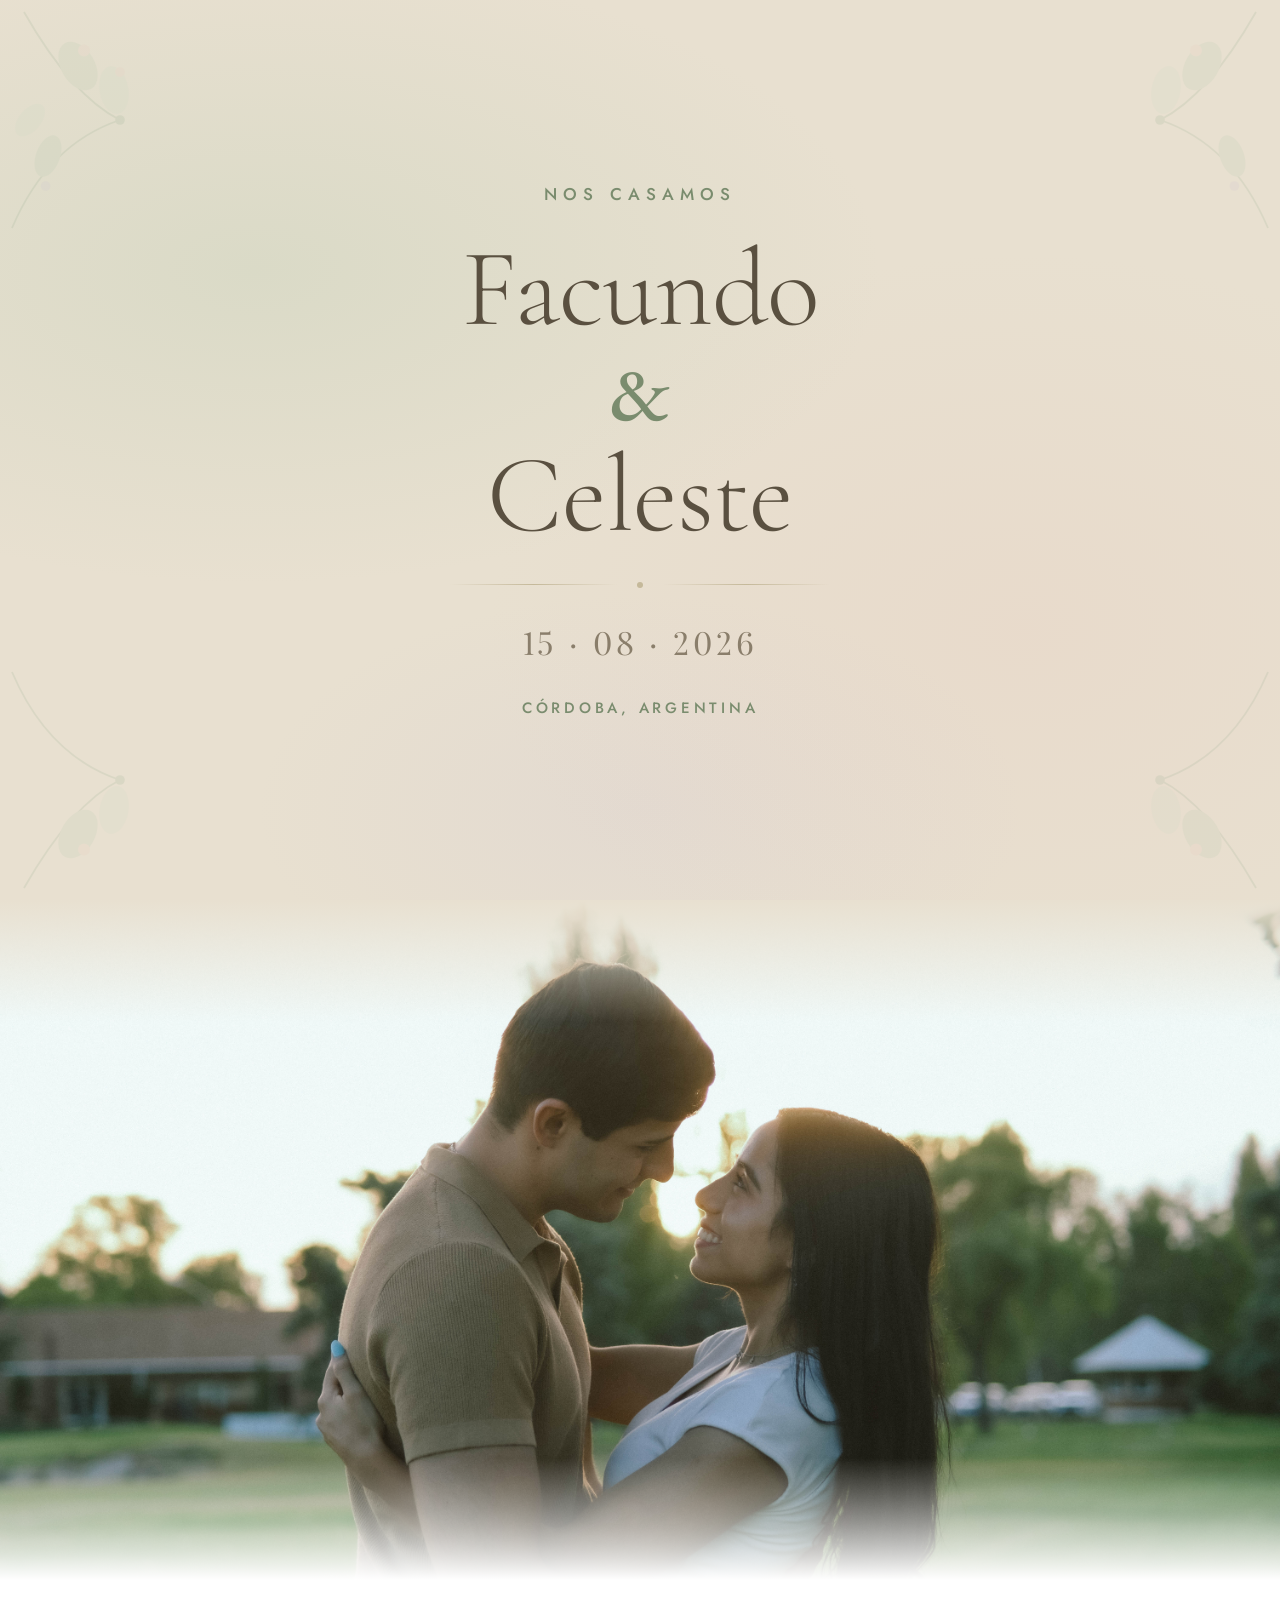
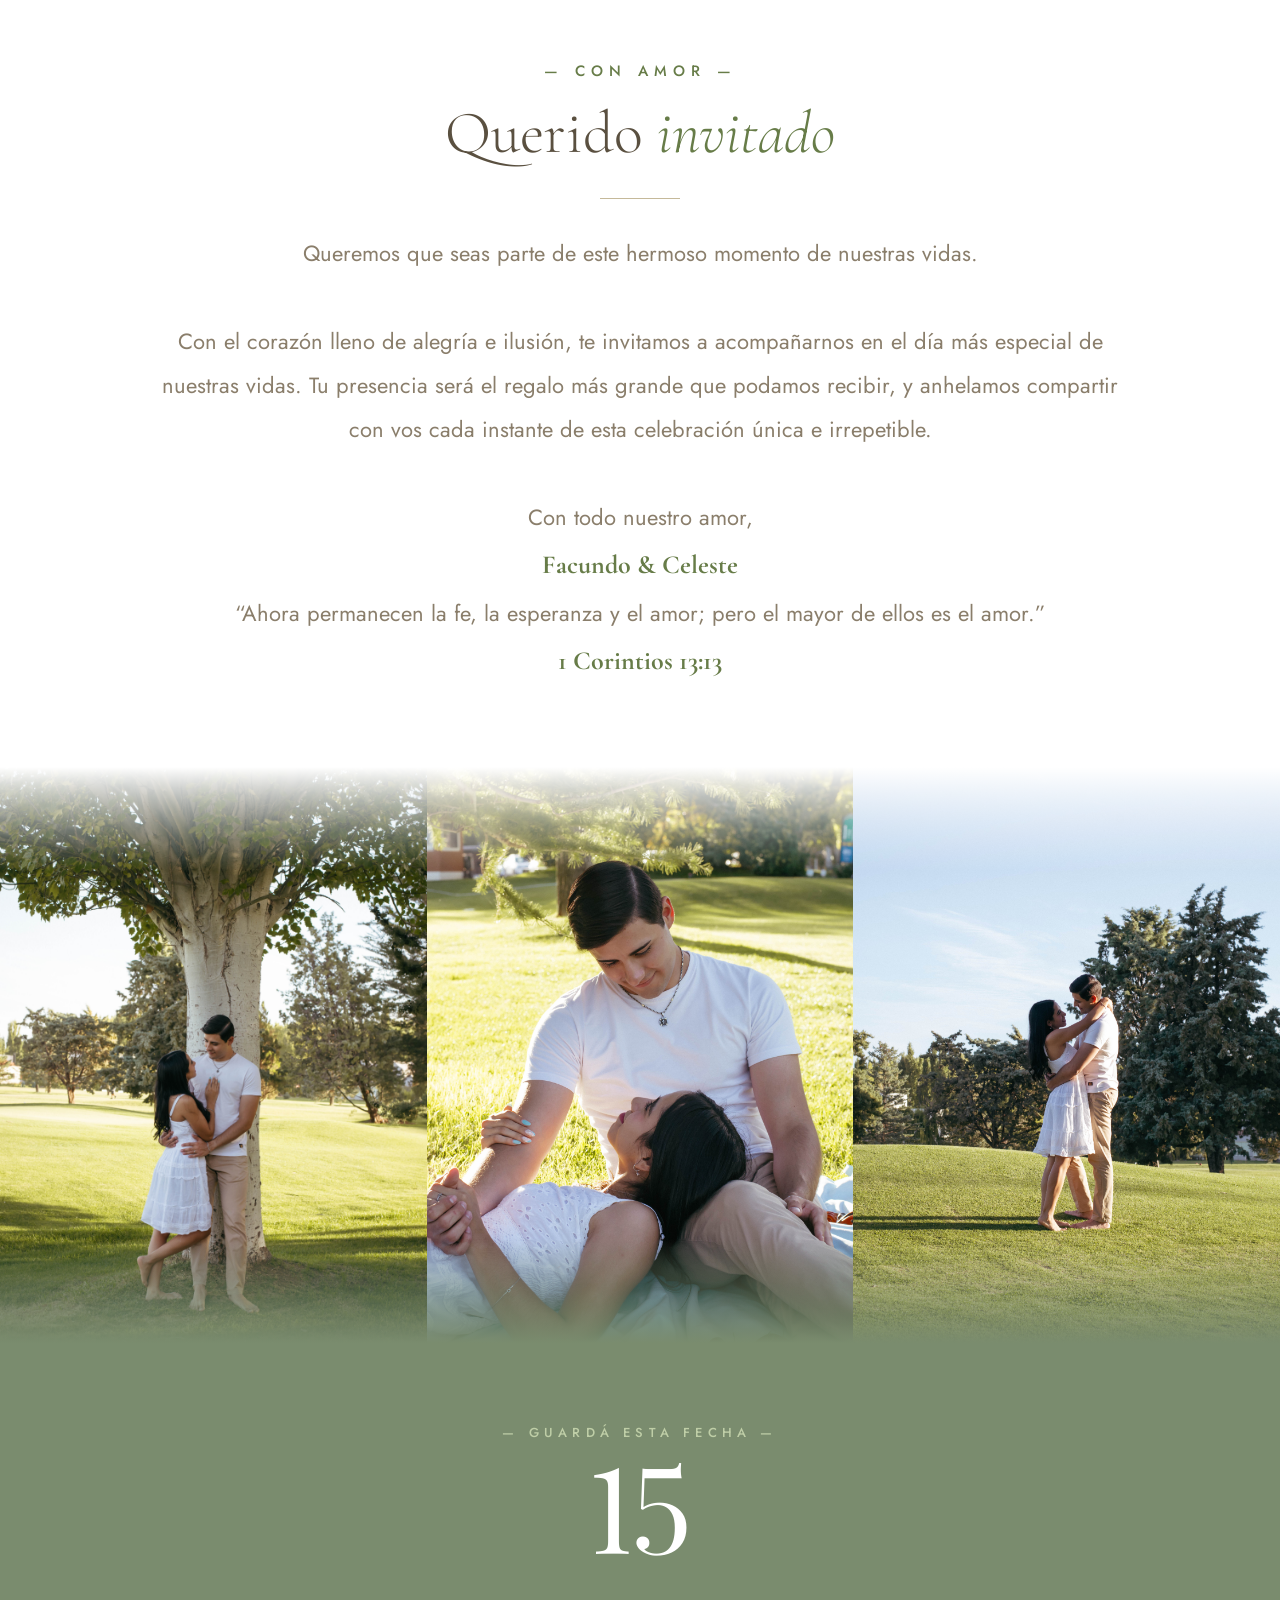
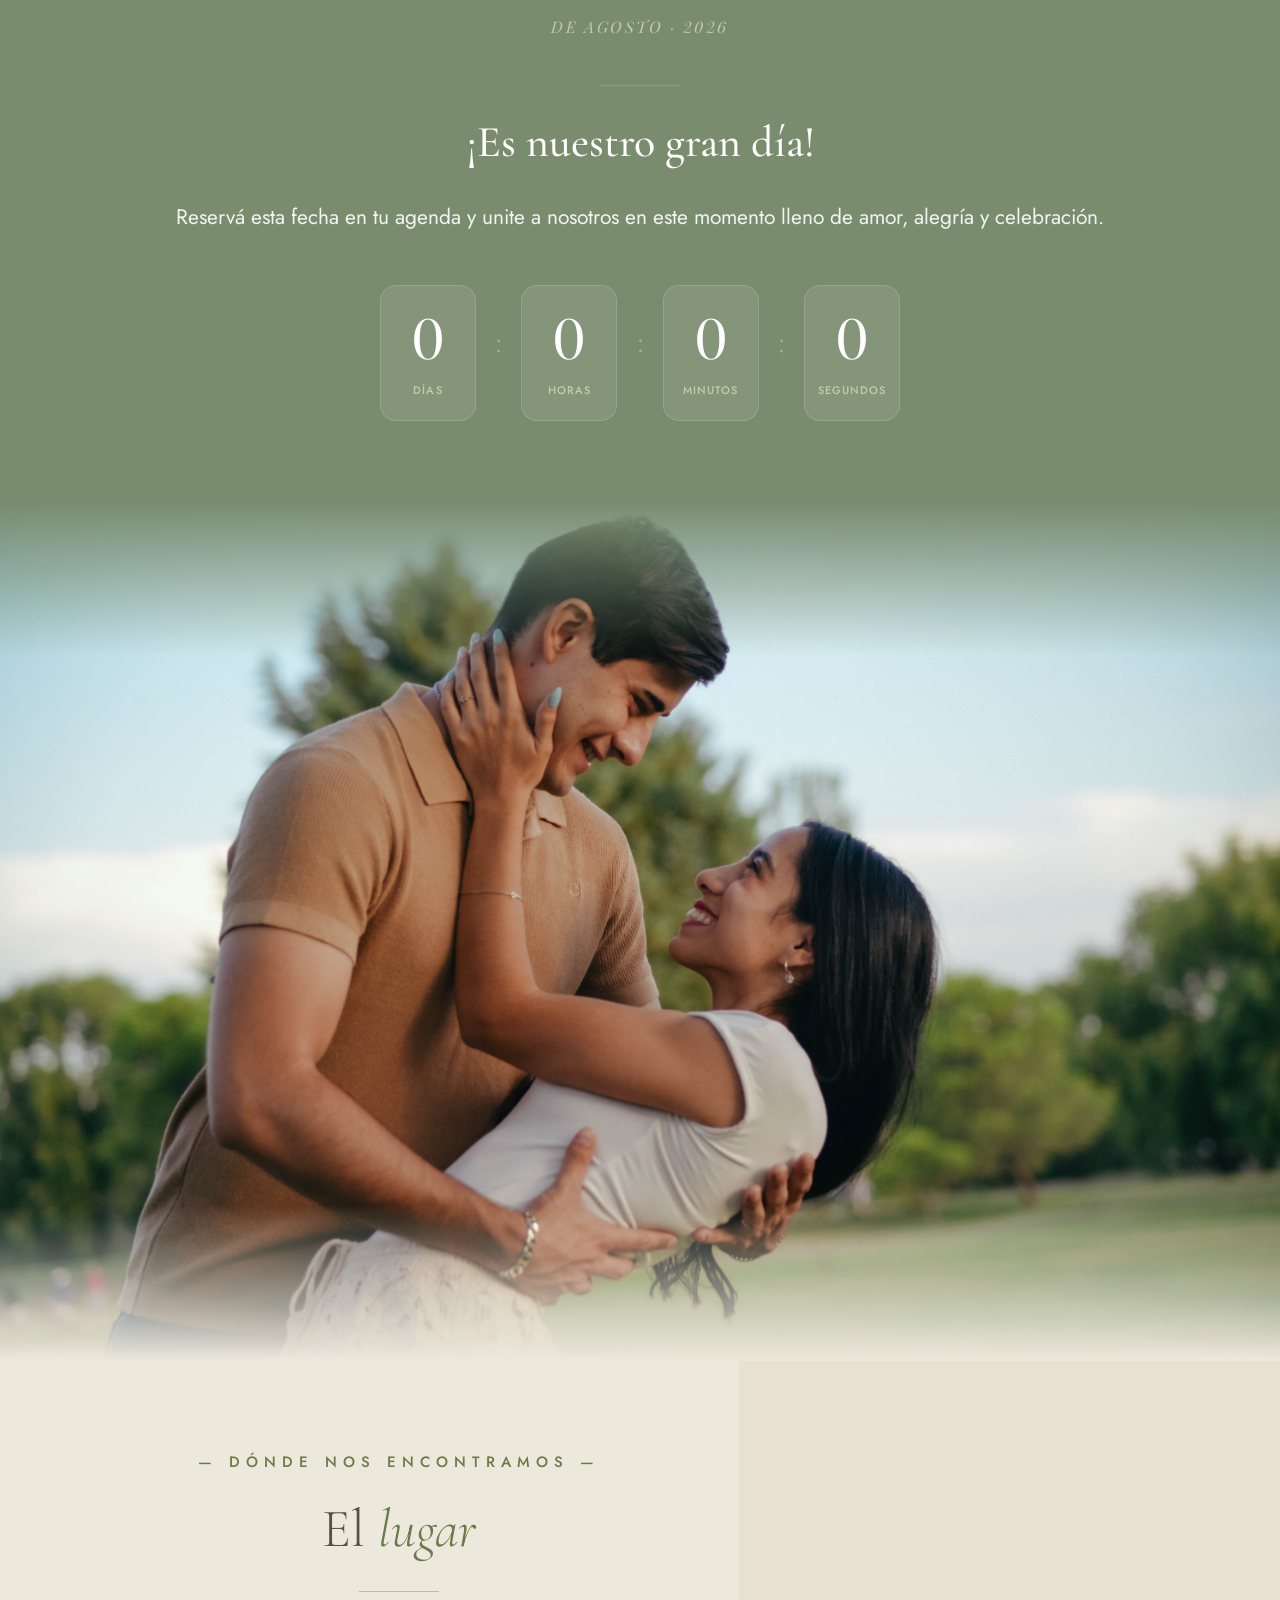
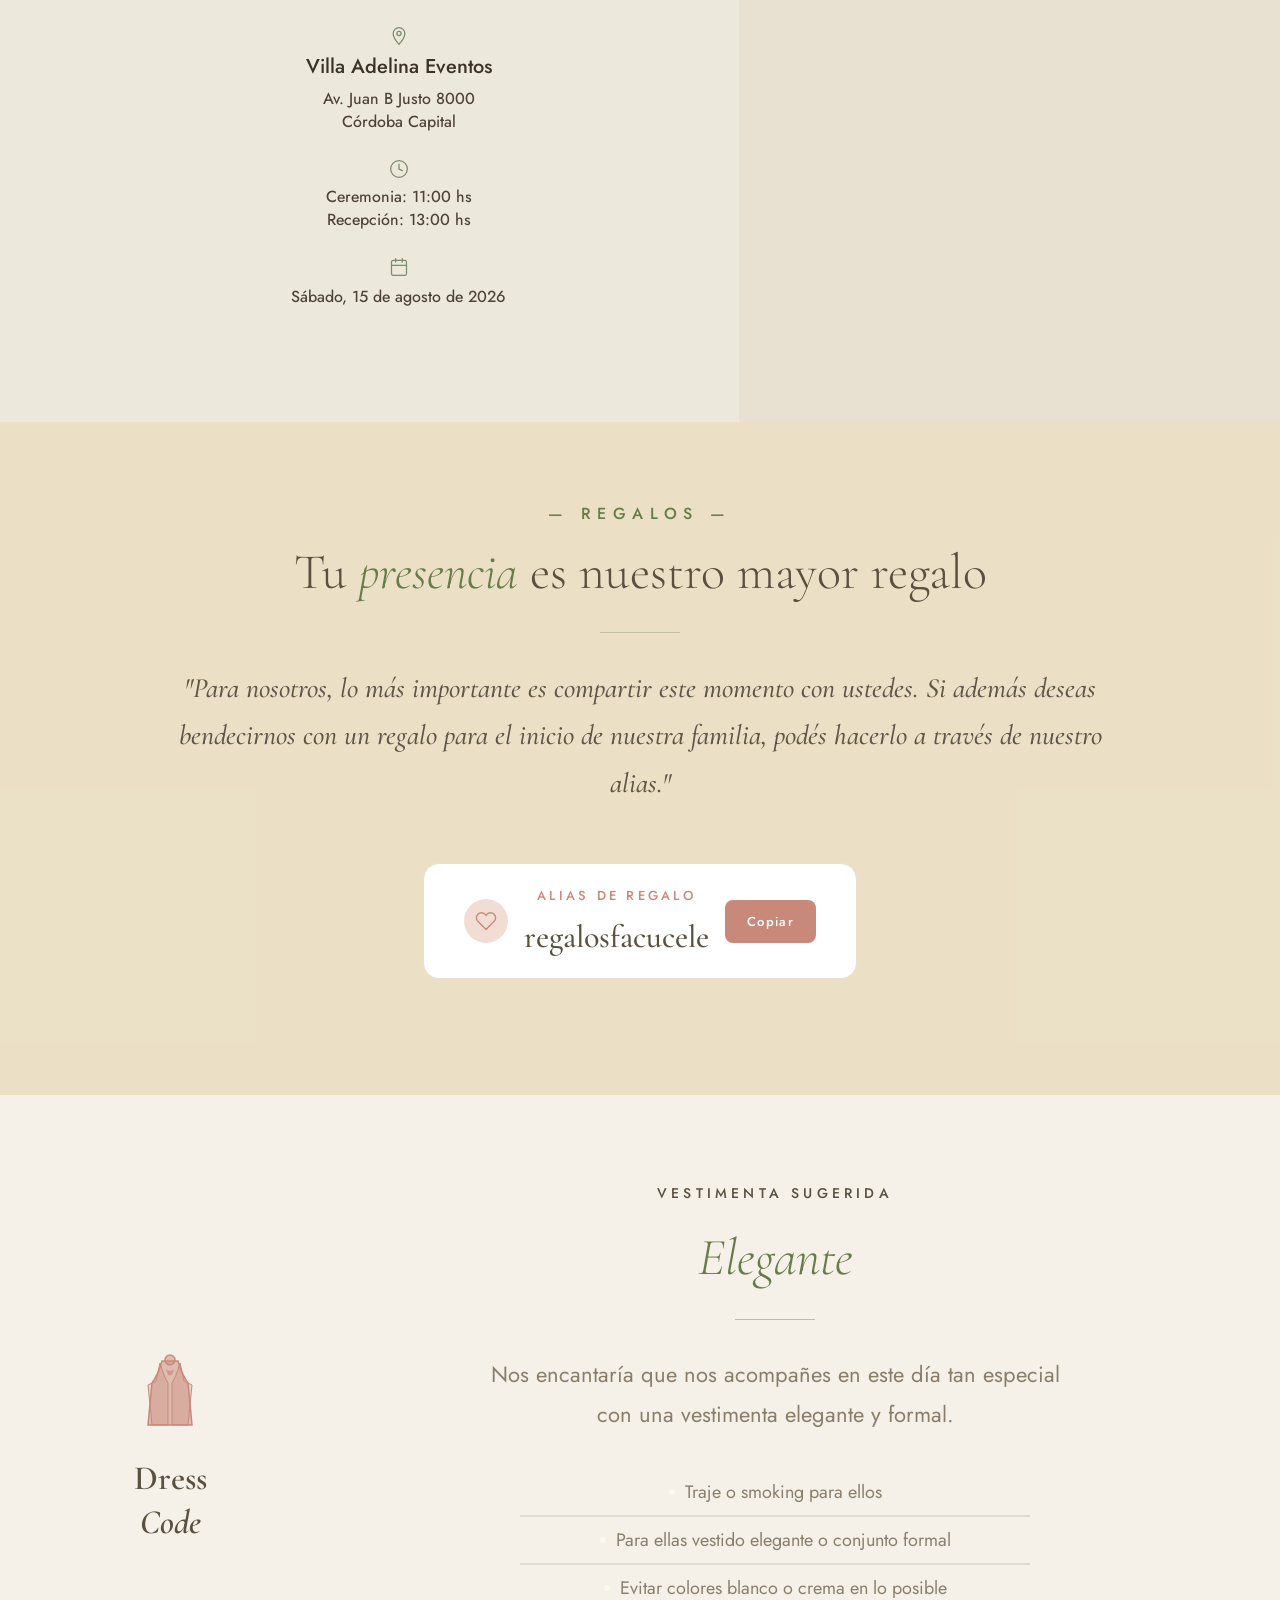
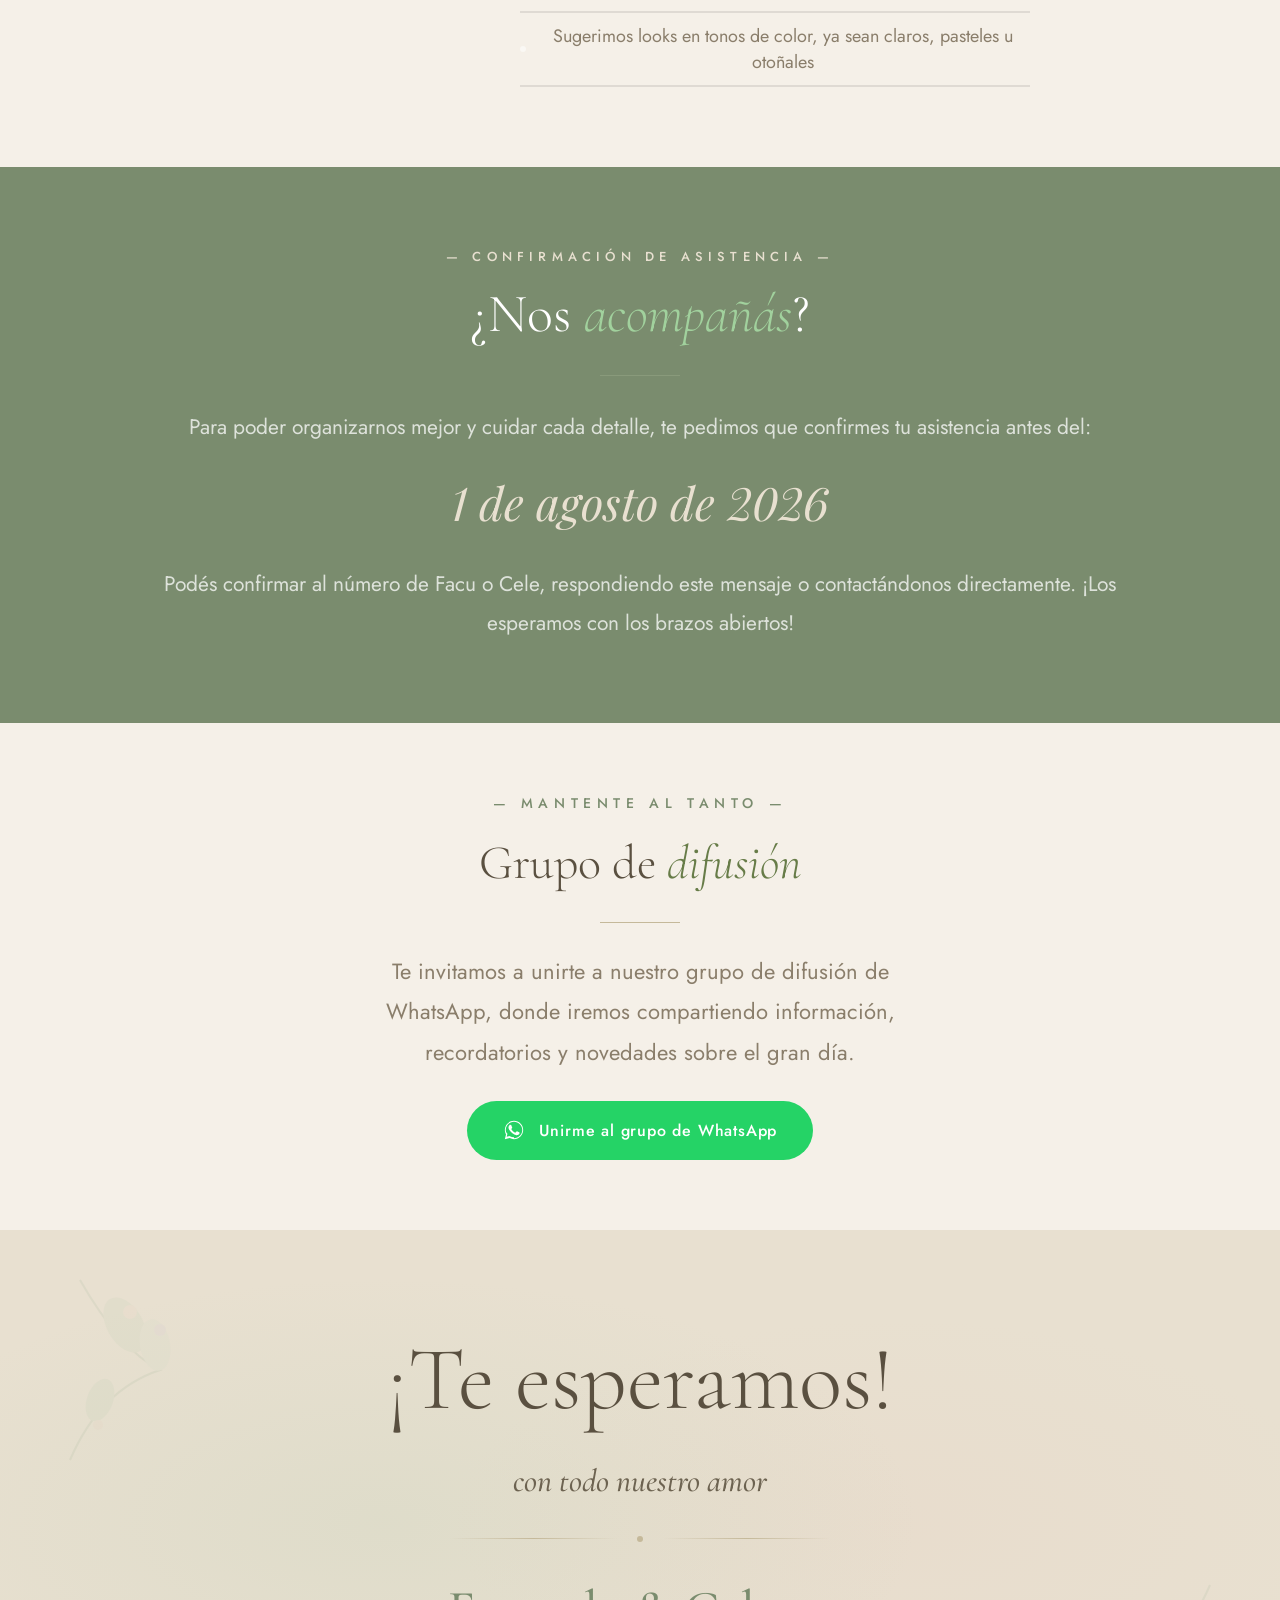
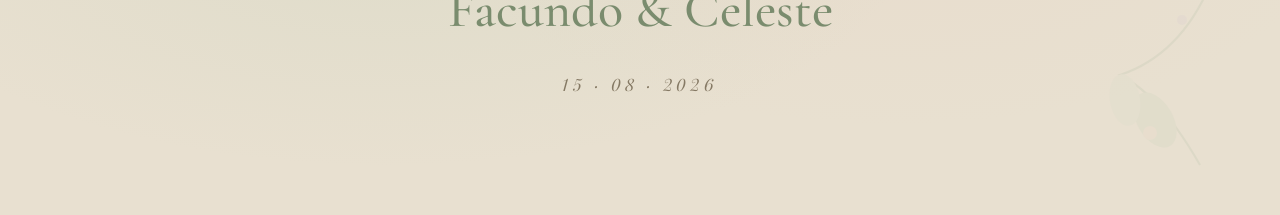
==== commit 48052221: "Página familia arreglo colores" ====
--- a/familia.html
+++ b/familia.html
@@ -203,7 +203,7 @@
 <!-- ══════════════════════════════════════════
      REGALO
 ══════════════════════════════════════════ -->
-<section class="section section-gift">
+<section class="section section-gift" style="background-color: #e9ddbecf;">
   <span class="section-label">— Regalos —</span>
   <h2 class="section-title" style="font-size:clamp(34px,6vw,50px);">Tu <em>presencia</em> es nuestro mayor regalo</h2>
   <div class="thin-rule"></div>
